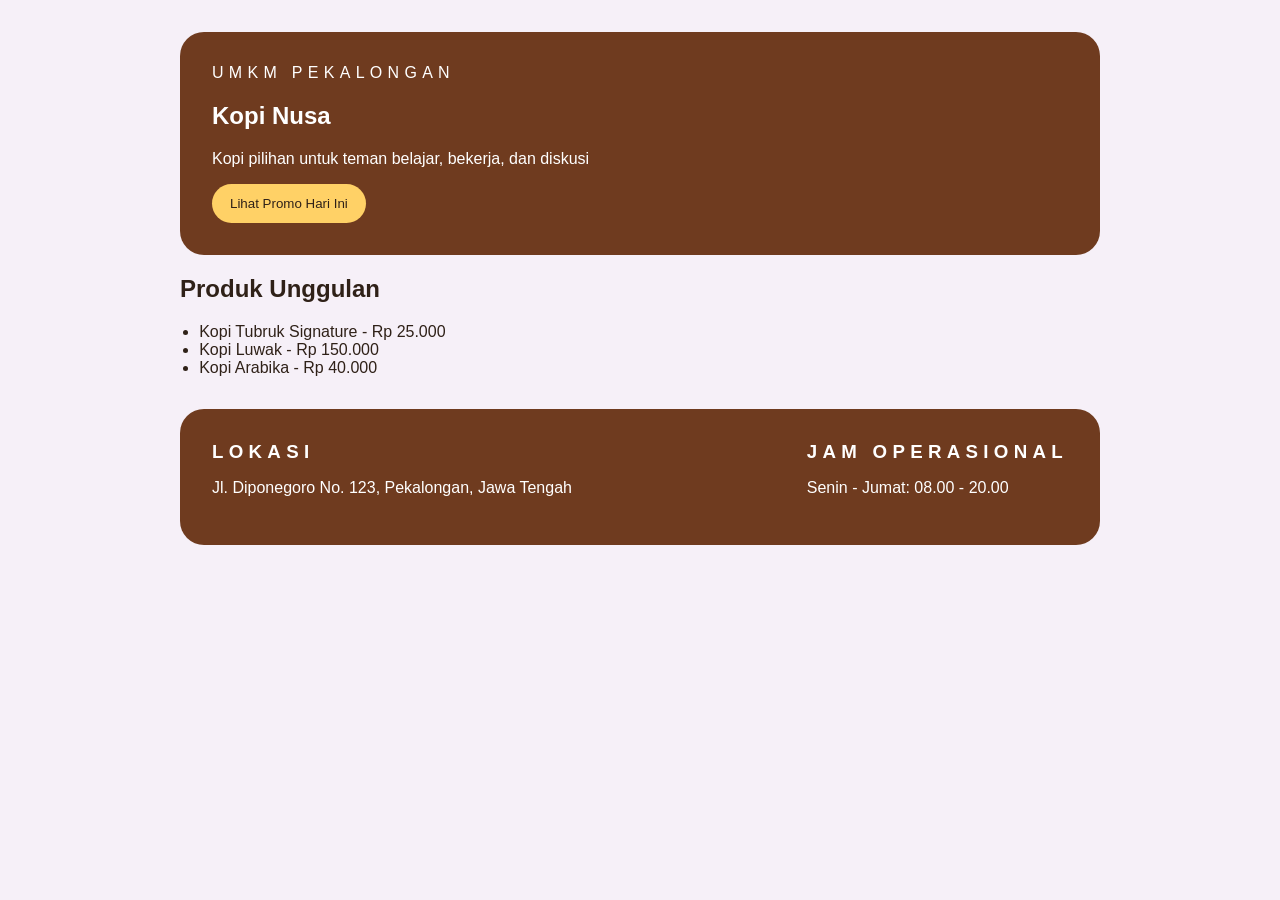
==== index.html @ 89a8d42e "Jam operasi And alamat" ====
<!DOCTYPE html>
<html lang="id">
    <head>
        <meta charset="UTF-8">
        <meta name="viewport" content="width=device-width, initial-scale=1.0">
        <title>Kopi Nusa - Website UMKM</title>
        <link rel="stylesheet" href="css/style.css" />
    </head>
    <body>
    <main class="page">
        <section class="hero">
            <p class="eyebrow">UMKM Pekalongan</p>
            <h1>Kopi Nusa</h1>
            <p>Kopi pilihan untuk teman belajar, bekerja, dan diskusi</p>
            <button id="promoButton" type="button">Lihat Promo Hari Ini</button>        
        </section>

        <section aria-labelledby="produk-title">
            <h2 id="produk-title">Produk Unggulan</h2>
            <ul class="products">
                <li>Kopi Tubruk Signature - Rp 25.000</li>
                <li>Kopi Luwak - Rp 150.000</li>
                <li>Kopi Arabika - Rp 40.000</li>
            </ul>
        </section>
        <section class="footer"> 
            <div class="alamat">
                <h3>Lokasi</h3>
                <p>Jl. Diponegoro No. 123, Pekalongan, Jawa Tengah</p>
            </div>
            <div class="jam-operasional">
                <h3>Jam Operasional</h3>
                <p>Senin - Jumat: 08.00 - 20.00</p>
            </div>
        </section>
    </main>
    <script src="js/script.js"></script>
</body>
</html>
---- css/style.css ----
body {
    margin: 0;
    color: #2f2118;
    background: #f6f0f8;
    font-family: arial, sans-serif;

}

.page{
    max-width: 920px;
    margin: 0 auto;
    padding: 32px 20px;
}

.hero{
    padding: 32px;
    color: white;
    background: #6f3b1f;
    border-radius: 24px;
}

.eyebrow{
    margin: 0 0 8px;
    letter-spacing: 0.14cm;
    text-transform: uppercase;
}

.products {
    padding-left: 1.2em;
}



button {
    padding: 12px 18px;
    color: #2f2118;
    fonnt-weight: 700;
    cursor: pointer;
    background: #ffd166;
    border: 0;
    border-radius: 999px;
}

.footer {
    display: flex;
    justify-content: space-between;
    padding: 32px;
    margin-top: 32px;
    background: #6f3b1f;
    color: white;
    border-radius: 24px;
}

.jam-operasional h3, .alamat h3 {
    margin: 0 0 8px;
    letter-spacing: 0.14cm;
    text-transform: uppercase;
}
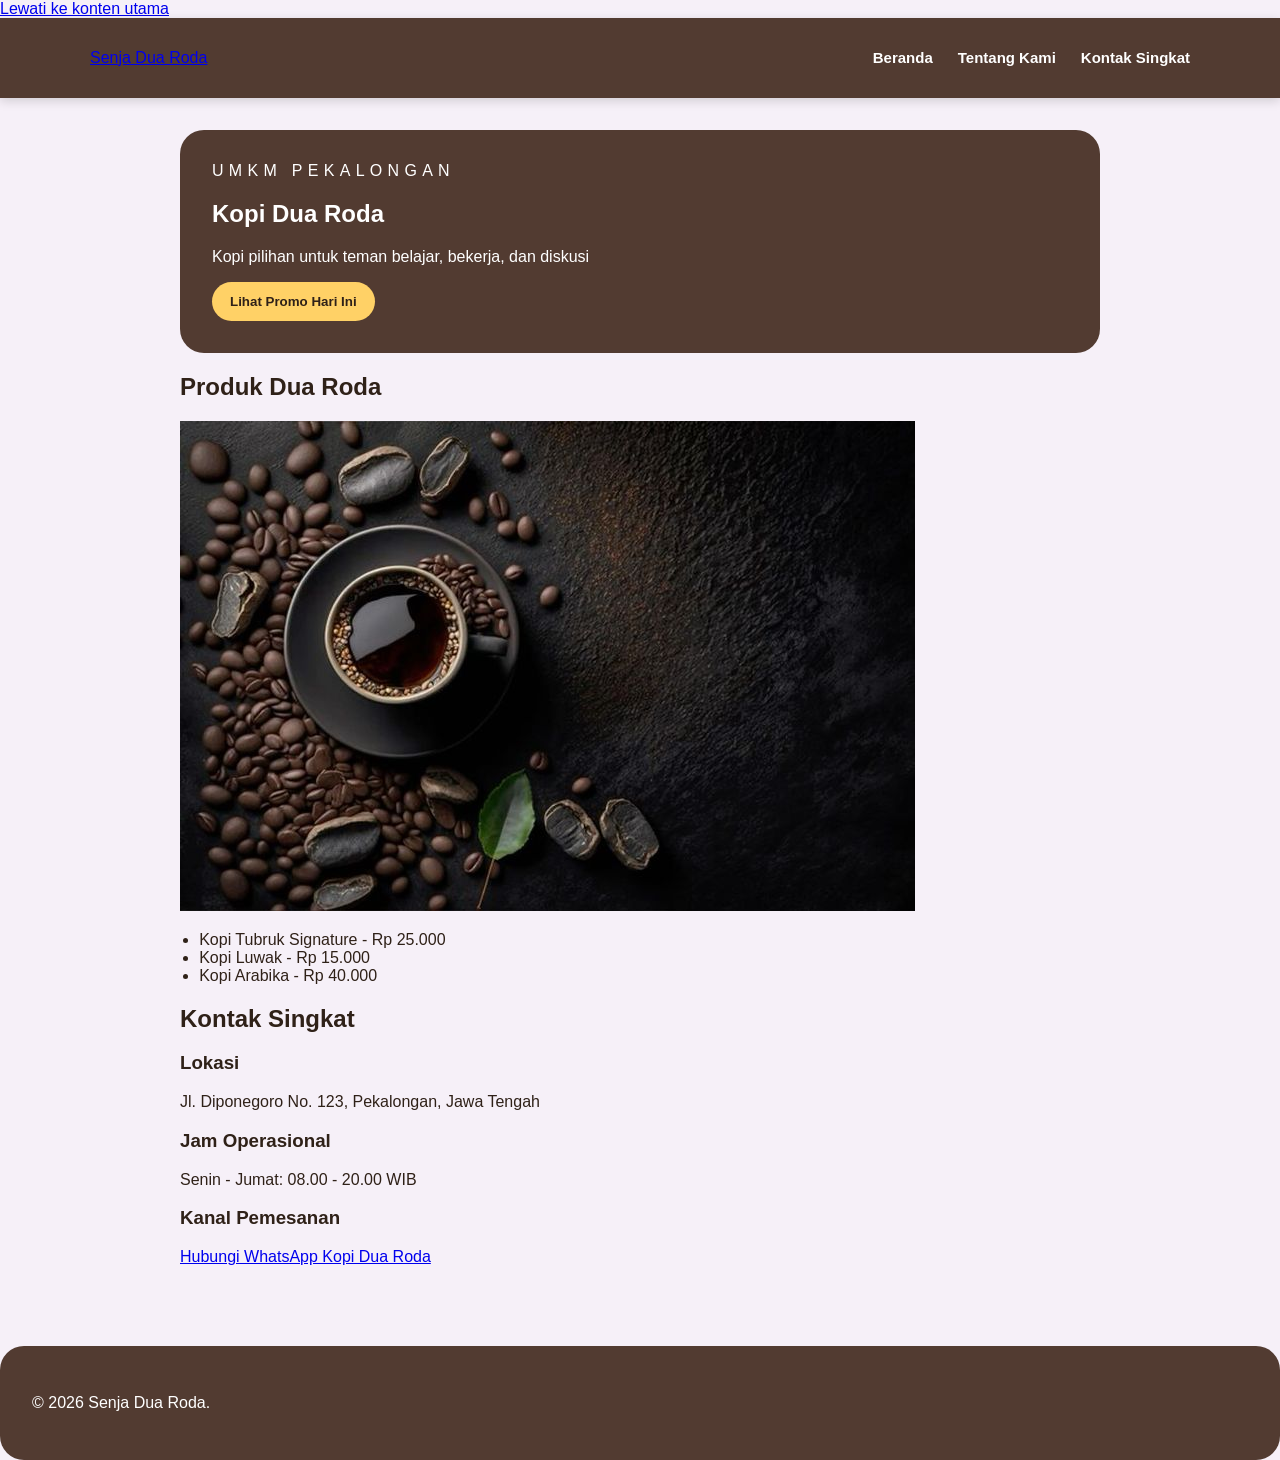
==== commit 755b4933: "feat: tambah semantic html dan navigasi dua halaman" ====
--- a/index.html
+++ b/index.html
@@ -3,37 +3,65 @@
     <head>
         <meta charset="UTF-8">
         <meta name="viewport" content="width=device-width, initial-scale=1.0">
-        <title>Kopi Nusa - Website UMKM</title>
+        <title>Kopi Dua Roda - Website UMKM</title>
         <link rel="stylesheet" href="css/style.css" />
     </head>
     <body>
-    <main class="page">
-        <section class="hero">
+      
+        <a class="skip-link" href="#konten">Lewati ke konten utama</a>
+
+      <header class="site-header"> 
+        <nav class="nav" aria-label="Navigasi utama"> 
+            <a class="brand" href="index.html">Senja Dua Roda</a> 
+            <ul> 
+                <li><a aria-current="page" href="index.html">Beranda</a></li> 
+                <li><a href="tentang.html">Tentang Kami</a></li> 
+                <li><a href="#kontak">Kontak Singkat</a></li> 
+            </ul> 
+        </nav> 
+    </header>
+  
+    <main id="konten" class="page">
+        <section class="hero" aria-labelledby="hero-title">
             <p class="eyebrow">UMKM Pekalongan</p>
-            <h1>Kopi Nusa</h1>
+            <h1 id="hero-title">Kopi Dua Roda</h1>
             <p>Kopi pilihan untuk teman belajar, bekerja, dan diskusi</p>
             <button id="promoButton" type="button">Lihat Promo Hari Ini</button>        
         </section>
 
         <section aria-labelledby="produk-title">
-            <h2 id="produk-title">Produk Unggulan</h2>
+            <h2 id="produk-title">Produk Dua Roda</h2>
+            <img class="product-images" src="image/download.jpg" alt="Secangkir kopi pilihan anak muda">
             <ul class="products">
                 <li>Kopi Tubruk Signature - Rp 25.000</li>
-                <li>Kopi Luwak - Rp 150.000</li>
+                <li>Kopi Luwak - Rp 15.000</li>
                 <li>Kopi Arabika - Rp 40.000</li>
             </ul>
         </section>
-        <section class="footer"> 
+        
+        <section id="kontak" aria-labelledby="kontak-title"> 
+            <h2 id="kontak-title">Kontak Singkat</h2>
+            
             <div class="alamat">
                 <h3>Lokasi</h3>
                 <p>Jl. Diponegoro No. 123, Pekalongan, Jawa Tengah</p>
             </div>
             <div class="jam-operasional">
                 <h3>Jam Operasional</h3>
-                <p>Senin - Jumat: 08.00 - 20.00</p>
+                <p>Senin - Jumat: 08.00 - 20.00 WIB</p>
+            </div>
+            <div class="kanal-pemesanan">
+                <h3>Kanal Pemesanan</h3>
+                <p><a href="https://wa.me/6285293724794">Hubungi WhatsApp Kopi Dua Roda</a></p>
             </div>
         </section>
     </main>
+
+    <footer class="site-footer">
+        <p>&copy; 2026 Senja Dua Roda.</p>
+    </footer>
+    
     <script src="js/script.js"></script>
 </body>
-</html>+</html>
+
--- a/css/style.css
+++ b/css/style.css
@@ -5,6 +5,45 @@
     font-family: arial, sans-serif;
 
 }
+
+header { 
+    background-color: #523b31; 
+    color: white; 
+    position: sticky; 
+    top: 0; z-index: 1000; 
+    box-shadow: 0 3px 10px rgba(0, 0, 0, 0.15); 
+} 
+
+nav { 
+    max-width: 1100px; 
+    margin: auto; padding: 15px 25px; 
+    display: flex; 
+    justify-content: space-between; 
+    align-items: center; 
+} 
+
+nav h1 { 
+    font-size: 26px; 
+    letter-spacing: 1px; 
+} 
+
+nav ul { 
+    list-style: none; 
+    display: flex; 
+    gap: 25px; 
+} 
+
+nav ul li a { 
+    color: white; 
+    text-decoration: none; 
+    font-size: 15px; 
+    font-weight: bold; 
+    transition: color 0.3s ease; 
+} 
+
+nav ul li a:hover { 
+    color: #d9a066; 
+} 
 
 .page{
     max-width: 920px;
@@ -15,7 +54,7 @@
 .hero{
     padding: 32px;
     color: white;
-    background: #6f3b1f;
+    background: #523b31;
     border-radius: 24px;
 }
 
@@ -34,25 +73,20 @@
 button {
     padding: 12px 18px;
     color: #2f2118;
-    fonnt-weight: 700;
+    font-weight: 700;
     cursor: pointer;
     background: #ffd166;
     border: 0;
     border-radius: 999px;
 }
 
-.footer {
+footer {
     display: flex;
     justify-content: space-between;
     padding: 32px;
     margin-top: 32px;
-    background: #6f3b1f;
+    background: #523b31;
     color: white;
     border-radius: 24px;
 }
 
-.jam-operasional h3, .alamat h3 {
-    margin: 0 0 8px;
-    letter-spacing: 0.14cm;
-    text-transform: uppercase;
-}
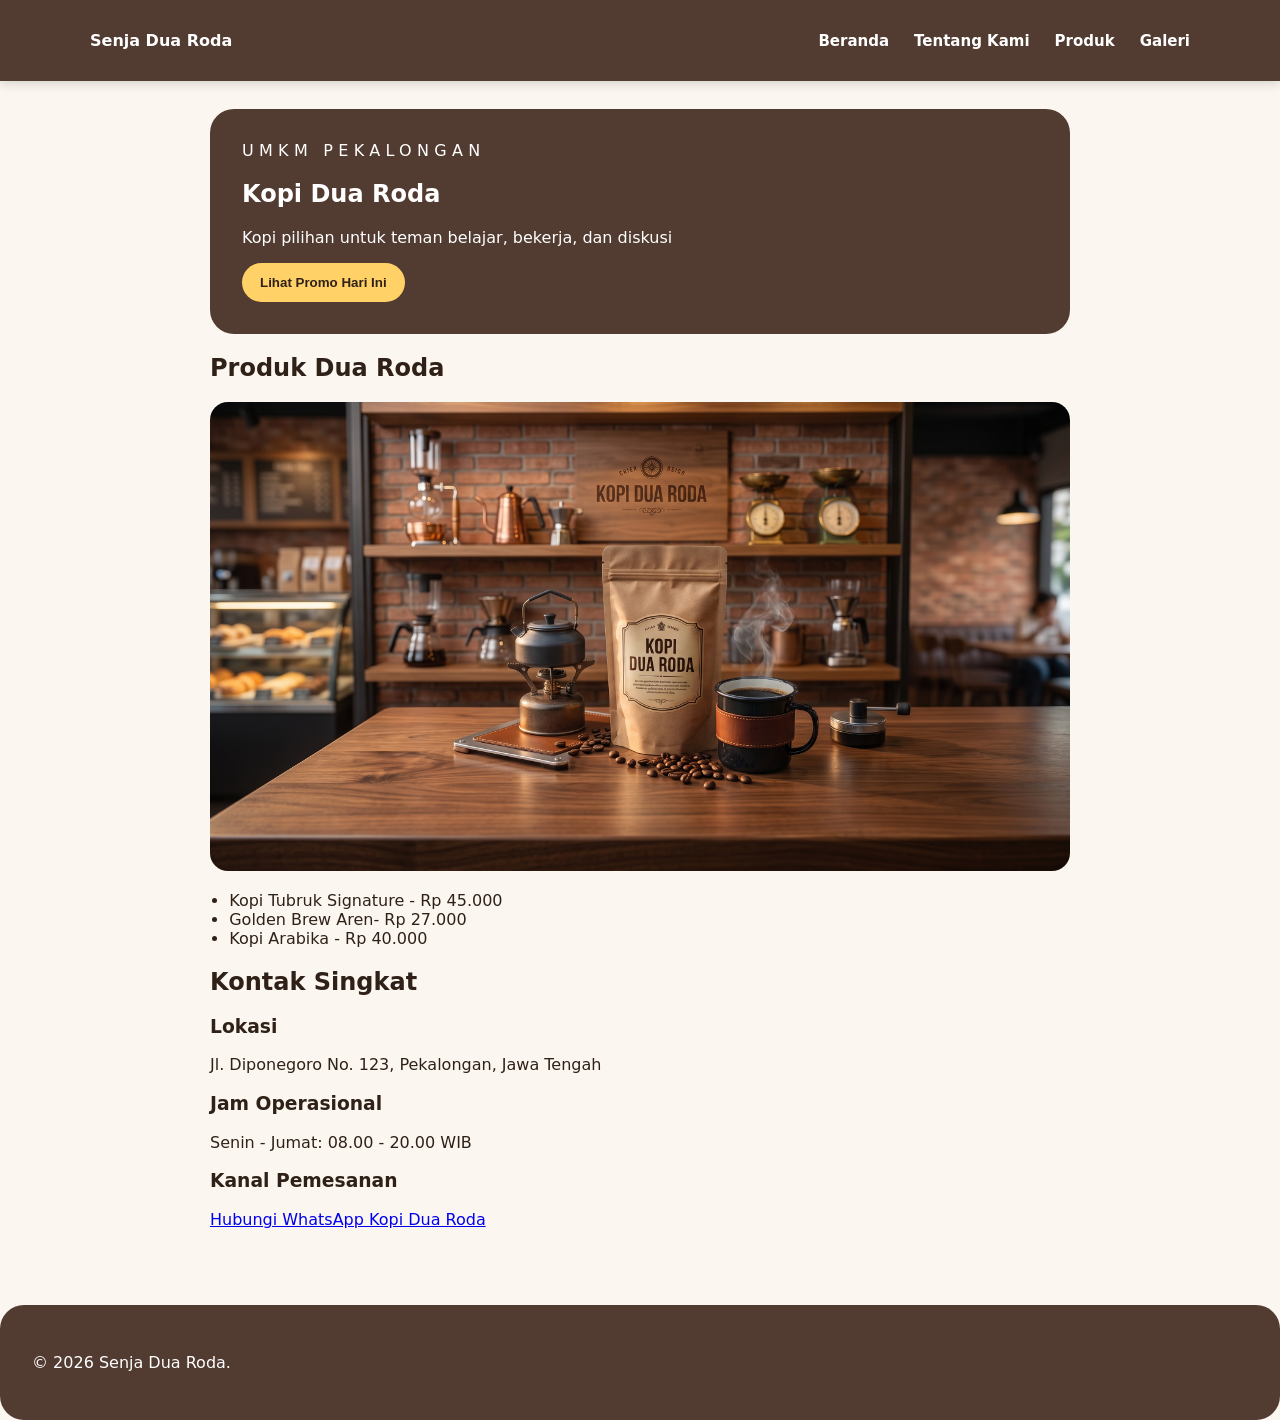
==== commit a6b700d2: "Menambahkan produk baru dan media tabel seta galeri produk" ====
--- a/index.html
+++ b/index.html
@@ -8,7 +8,7 @@
     </head>
     <body>
       
-        <a class="skip-link" href="#konten">Lewati ke konten utama</a>
+        <!-- <a class="skip-link" href="#konten">Lewati ke konten utama</a> -->
 
       <header class="site-header"> 
         <nav class="nav" aria-label="Navigasi utama"> 
@@ -16,8 +16,9 @@
             <ul> 
                 <li><a aria-current="page" href="index.html">Beranda</a></li> 
                 <li><a href="tentang.html">Tentang Kami</a></li> 
-                <li><a href="#kontak">Kontak Singkat</a></li> 
-            </ul> 
+                <li><a href="produk.html">Produk</a></li> 
+                <li><a href="galeri.html">Galeri</a></li> 
+            </ul>
         </nav> 
     </header>
   
@@ -31,10 +32,10 @@
 
         <section aria-labelledby="produk-title">
             <h2 id="produk-title">Produk Dua Roda</h2>
-            <img class="product-images" src="image/download.jpg" alt="Secangkir kopi pilihan anak muda">
+            <img class="product-images" src="images/kdr.jpg" alt="Secangkir kopi pilihan anak muda">
             <ul class="products">
-                <li>Kopi Tubruk Signature - Rp 25.000</li>
-                <li>Kopi Luwak - Rp 15.000</li>
+                <li>Kopi Tubruk Signature - Rp 45.000</li>
+                <li>Golden Brew Aren- Rp 27.000</li>
                 <li>Kopi Arabika - Rp 40.000</li>
             </ul>
         </section>
--- a/css/style.css
+++ b/css/style.css
@@ -13,6 +13,12 @@
     top: 0; z-index: 1000; 
     box-shadow: 0 3px 10px rgba(0, 0, 0, 0.15); 
 } 
+
+.brand {
+  color: white;
+  text-decoration: none;
+  font-weight: bold;
+}
 
 nav { 
     max-width: 1100px; 
@@ -64,6 +70,12 @@
     text-transform: uppercase;
 }
 
+img {
+  max-width: 100%;
+  height: auto;
+}
+
+
 .products {
     padding-left: 1.2em;
 }
@@ -90,3 +102,68 @@
     border-radius: 24px;
 }
 
+/* tentang kami */
+
+
+/* produk */
+
+body {
+  margin: 0;
+  background: #fbf7f0;
+  color: #2f2118;
+  font-family: system-ui, -apple-system, BlinkMacSystemFont, "Segoe UI", sans-serif;
+}
+
+.page {
+  max-width: 860px;
+  margin: 0 auto;
+  padding: 28px 20px;
+}
+
+img {
+  max-width: 100%;
+  height: auto;
+  border-radius: 18px;
+}
+
+figure {
+  margin: 0 0 24px;
+}
+
+figcaption {
+  margin-top: 8px;
+  color: #6b5b51;
+}
+
+table {
+  width: 100%;
+  border-collapse: collapse;
+  background: white;
+}
+
+caption {
+  text-align: left;
+  font-weight: 700;
+  margin-bottom: 8px;
+}
+
+th,
+td {
+  border: 1px solid #ead8c3;
+  padding: 10px;
+  text-align: left;
+}
+
+thead {
+  background: #f1e3d3;
+}
+
+/* galei */
+img { max-width: 100%; height: auto; }
+figure { margin: 0 0 24px; }
+figcaption { margin-top: 8px; color: #6b5b52; }
+table { width: 100%; border-collapse: collapse; }
+caption { margin-bottom: 8px; font-weight: 700; text-align: left; }
+th,
+td { padding: 10px; text-align: left; border: 1px solid #dccbbc; }
+
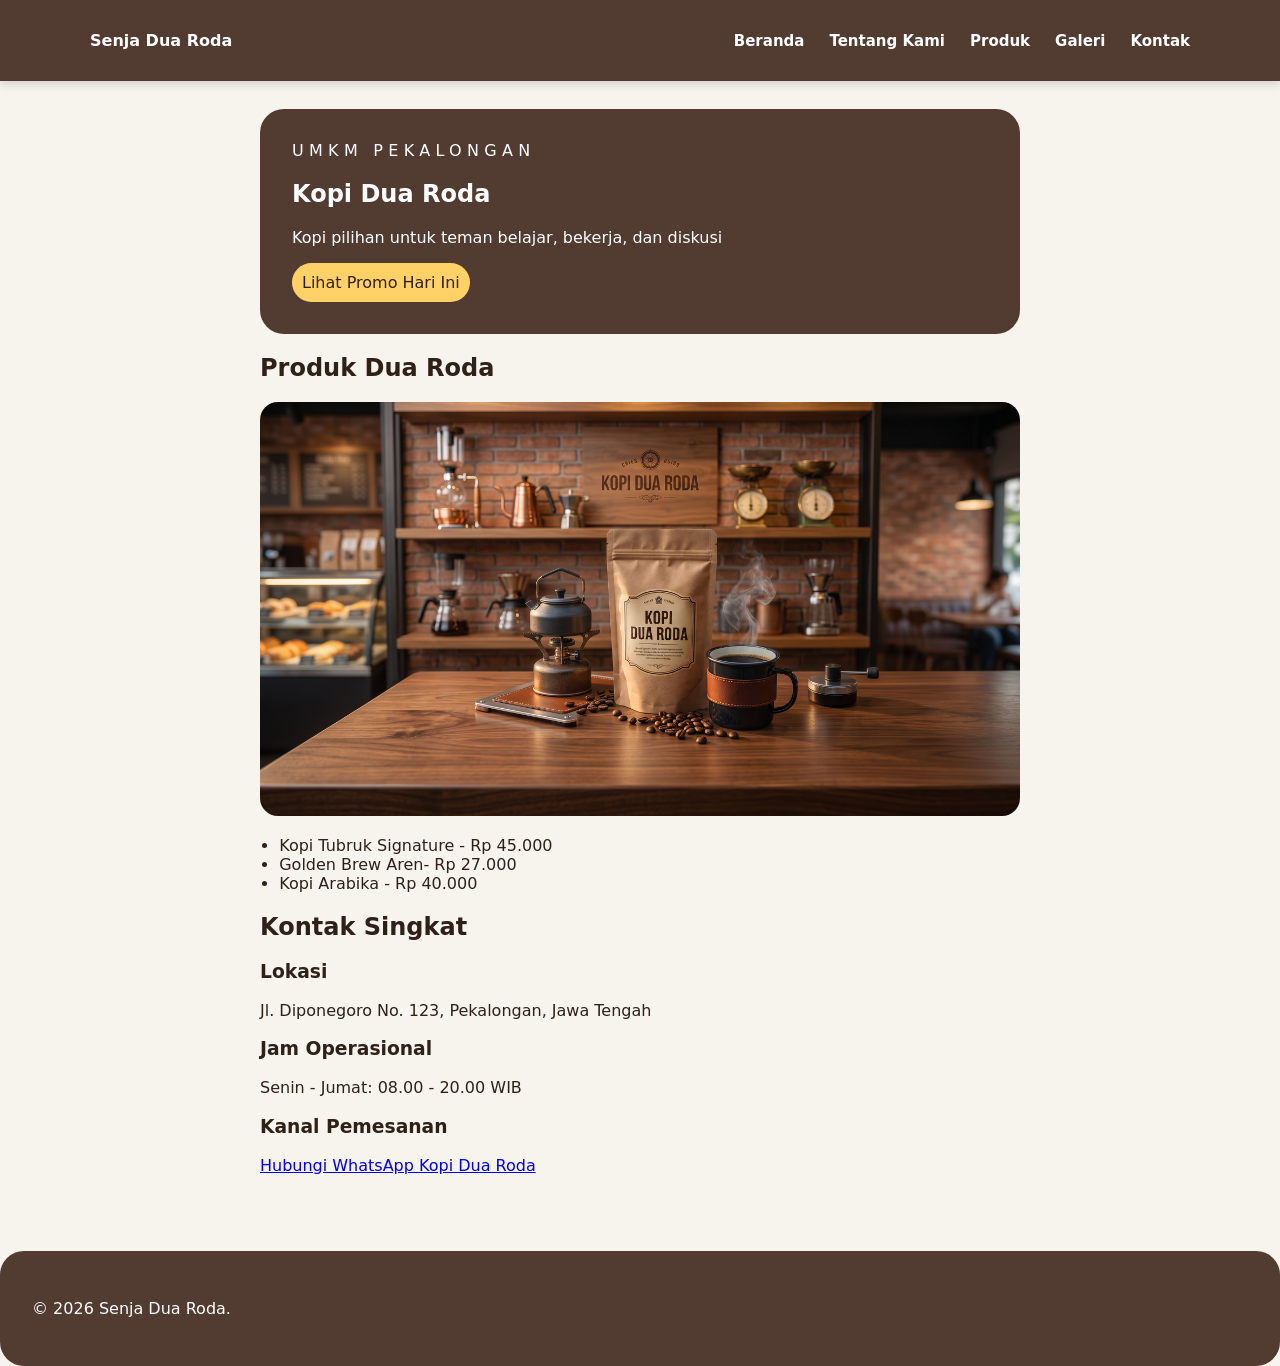
==== commit f59b9673: "menambahkan form html dan accessibility" ====
--- a/index.html
+++ b/index.html
@@ -18,6 +18,7 @@
                 <li><a href="tentang.html">Tentang Kami</a></li> 
                 <li><a href="produk.html">Produk</a></li> 
                 <li><a href="galeri.html">Galeri</a></li> 
+                <li><a href="kontak.html">Kontak</a></li>
             </ul>
         </nav> 
     </header>
--- a/css/style.css
+++ b/css/style.css
@@ -167,3 +167,55 @@
 th,
 td { padding: 10px; text-align: left; border: 1px solid #dccbbc; }
 
+/* kontak */
+body {
+  margin: 0;
+  background: #f7f3ed;
+  color: #2f2118;
+  font-family: system-ui, -apple-system, BlinkMacSystemFont, "Segoe UI", sans-serif;
+}
+
+.page {
+  max-width: 760px;
+  margin: 0 auto;
+  padding: 28px 20px;
+}
+
+form,
+pre {
+  background: white;
+  border: 1px solid #ead8c3;
+  border-radius: 16px;
+  padding: 18px;
+}
+
+.field {
+  display: grid;
+  gap: 6px;
+  margin-bottom: 14px;
+}
+
+label,
+legend {
+  font-weight: 700;
+}
+
+input,
+select,
+textarea,
+button {
+  font: inherit;
+  padding: 10px;
+}
+
+fieldset {
+  display: grid;
+  gap: 8px;
+  margin: 0 0 14px;
+  border: 1px solid #ead8c3;
+  border-radius: 12px;
+}
+
+button {
+  cursor: pointer;
+}
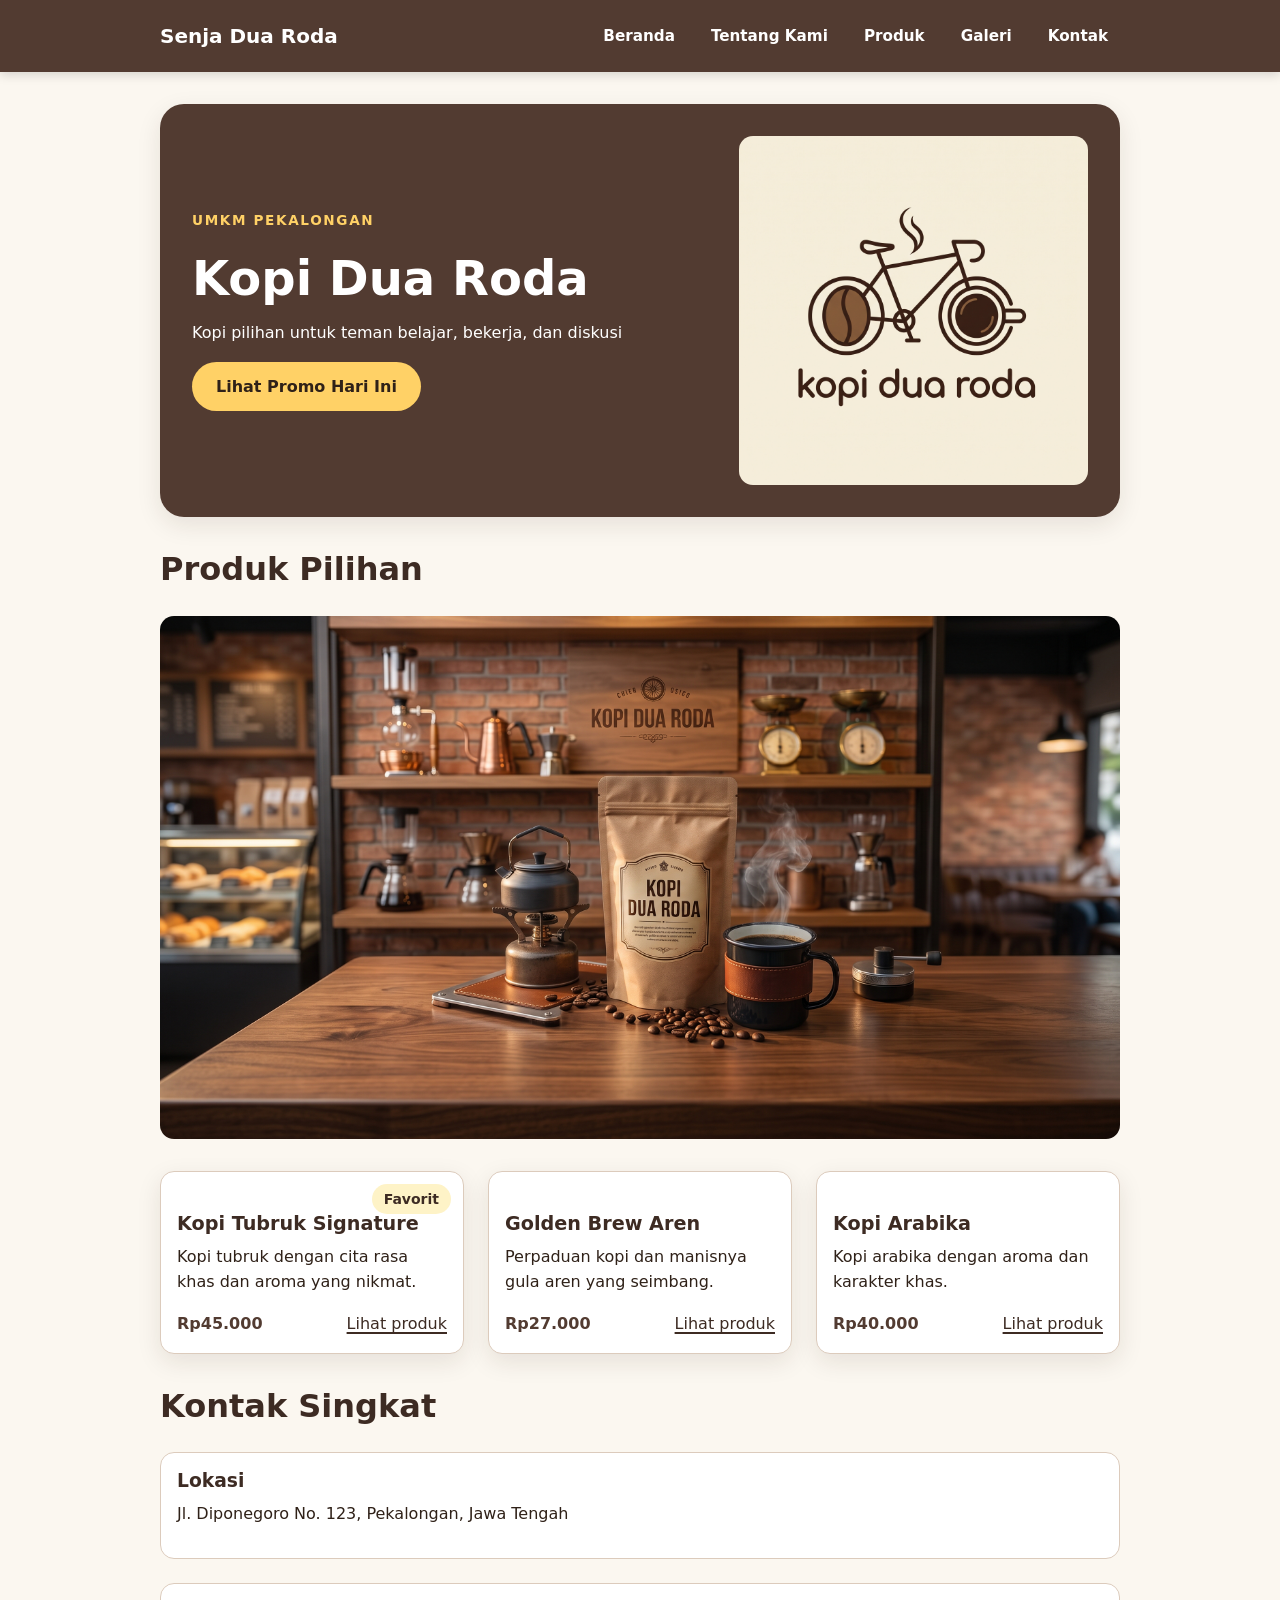
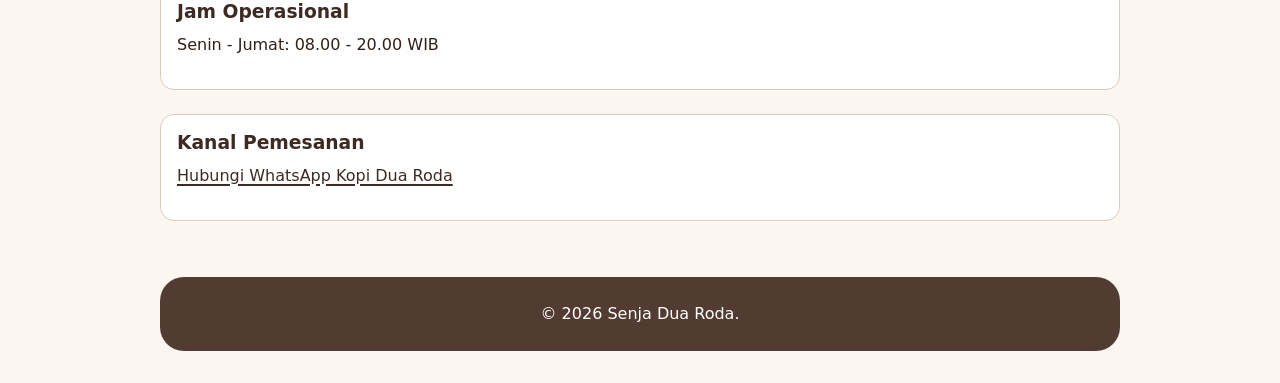
==== commit da4f8e43: "Layout dengan Grid dan Flexbox" ====
--- a/index.html
+++ b/index.html
@@ -25,20 +25,54 @@
   
     <main id="konten" class="page">
         <section class="hero" aria-labelledby="hero-title">
+        <div class="hero-content">
             <p class="eyebrow">UMKM Pekalongan</p>
             <h1 id="hero-title">Kopi Dua Roda</h1>
             <p>Kopi pilihan untuk teman belajar, bekerja, dan diskusi</p>
-            <button id="promoButton" type="button">Lihat Promo Hari Ini</button>        
+            <button id="promoButton" type="button">
+             Lihat Promo Hari Ini
+            </button>
+        </div>
+
+        <img
+            class="hero-image"
+            src="images/logo sementara.jpg"
+            alt="Secangkir kopi pilihan Kopi Dua Roda"
+    >
         </section>
 
         <section aria-labelledby="produk-title">
-            <h2 id="produk-title">Produk Dua Roda</h2>
+            <h2 id="produk-title">Produk Pilihan</h2>
             <img class="product-images" src="images/kdr.jpg" alt="Secangkir kopi pilihan anak muda">
-            <ul class="products">
-                <li>Kopi Tubruk Signature - Rp 45.000</li>
-                <li>Golden Brew Aren- Rp 27.000</li>
-                <li>Kopi Arabika - Rp 40.000</li>
-            </ul>
+            <div class="product-grid">
+                <article class="product-card">
+                    <span class="product-badge">Favorit</span>
+                    <h3>Kopi Tubruk Signature</h3>
+                    <p>Kopi tubruk dengan cita rasa khas dan aroma yang nikmat.</p>
+                    <div class="card-actions">
+                        <p class="harga">Rp45.000</p>
+                        <a href="produk.html">Lihat produk</a>
+                    </div>
+                </article>
+
+                <article class="product-card">
+                    <h3>Golden Brew Aren</h3>
+                    <p>Perpaduan kopi dan manisnya gula aren yang seimbang.</p>
+                    <div class="card-actions">
+                        <p class="harga">Rp27.000</p>
+                        <a href="produk.html">Lihat produk</a>
+                    </div>
+                </article>
+
+                <article class="product-card">
+                    <h3>Kopi Arabika</h3>
+                    <p>Kopi arabika dengan aroma dan karakter khas.</p>
+                    <div class="card-actions">
+                        <p class="harga">Rp40.000</p>
+                        <a href="produk.html">Lihat produk</a>
+                    </div>
+                </article>
+            </div>
         </section>
         
         <section id="kontak" aria-labelledby="kontak-title"> 
@@ -65,5 +99,4 @@
     
     <script src="js/script.js"></script>
 </body>
-</html>
-
+</html>
--- a/css/style.css
+++ b/css/style.css
@@ -1,221 +1,505 @@
+:root {
+    --color-primary: #523b31;
+    --color-primary-strong: #3d2b23;
+    --color-accent: #ffd166;
+    --color-accent-hover: #f4b942;
+
+    --color-text: #2f2118;
+    --color-muted: #6b5b52;
+
+    --color-surface: #ffffff;
+    --color-surface-soft: #fbf7f0;
+
+    --color-border: #dccbbc;
+    --color-focus: #1d4ed8;
+
+    /* Spacing */
+    --space-1: 0.5rem;
+    --space-2: 0.75rem;
+    --space-3: 1rem;
+    --space-4: 1.5rem;
+    --space-5: 2rem;
+
+    /* Radius */
+    --radius-sm: 0.5rem;
+    --radius-md: 0.875rem;
+    --radius-lg: 1.5rem;
+    --radius-pill: 999px;
+
+    --shadow-card: 0 0.5rem 1.5rem rgb(47 33 24 / 0.1);
+}
+
+*,
+*::before,
+*::after {
+    box-sizing: border-box;
+}
+
+
+/*DASAR HALAMAN*/
+
+html {
+    color-scheme: light;
+    scroll-behavior: smooth;
+}
+
 body {
     margin: 0;
-    color: #2f2118;
-    background: #f6f0f8;
-    font-family: arial, sans-serif;
-
-}
-
-header { 
-    background-color: #523b31; 
-    color: white; 
-    position: sticky; 
-    top: 0; z-index: 1000; 
-    box-shadow: 0 3px 10px rgba(0, 0, 0, 0.15); 
-} 
+    color: var(--color-text);
+    background: var(--color-surface-soft);
+    font-family: system-ui, -apple-system, BlinkMacSystemFont, "Segoe UI", sans-serif;
+    font-size: 1rem;
+    line-height: 1.6;
+}
+
+
+h1,
+h2,
+h3 {
+    color: var(--color-primary-strong);
+    line-height: 1.25;
+}
+
+h1 {
+    margin-top: 0;
+    font-size: clamp(2rem, 5vw, 3rem);
+}
+
+h2 {
+    margin-top: var(--space-5);
+    font-size: clamp(1.5rem, 4vw, 2rem);
+}
+
+h3 {
+    margin-bottom: var(--space-1);
+}
+
+p {
+    margin-top: 0;
+}
+
+/*LINK*/
+
+a {
+    color: var(--color-primary-strong);
+    text-decoration-thickness: 0.1em;
+    text-underline-offset: 0.2em;
+}
+
+a:hover {
+    color: var(--color-muted);
+}
+
+
+/*FOCUS INDICATOR*/
+
+:where(a, button, input, select, textarea):focus-visible {
+    outline: 3px solid var(--color-focus);
+    outline-offset: 3px;
+}
+
+
+/*HEADER DAN NAVIGASI*/
+
+.site-header {
+    background: var(--color-primary);
+    color: var(--color-surface);
+    box-shadow: 0 3px 10px rgb(0 0 0 / 0.15);
+}
+
+.nav {
+    display: flex;
+    gap: var(--space-3);
+    align-items: center;
+    justify-content: space-between;
+    width: min(100% - 2rem, 60rem);
+    margin-inline: auto;
+    padding-block: var(--space-3);
+}
 
 .brand {
-  color: white;
-  text-decoration: none;
-  font-weight: bold;
-}
-
-nav { 
-    max-width: 1100px; 
-    margin: auto; padding: 15px 25px; 
-    display: flex; 
-    justify-content: space-between; 
-    align-items: center; 
-} 
-
-nav h1 { 
-    font-size: 26px; 
-    letter-spacing: 1px; 
-} 
-
-nav ul { 
-    list-style: none; 
-    display: flex; 
-    gap: 25px; 
-} 
-
-nav ul li a { 
-    color: white; 
-    text-decoration: none; 
-    font-size: 15px; 
-    font-weight: bold; 
-    transition: color 0.3s ease; 
-} 
-
-nav ul li a:hover { 
-    color: #d9a066; 
-} 
-
-.page{
-    max-width: 920px;
-    margin: 0 auto;
-    padding: 32px 20px;
-}
-
-.hero{
-    padding: 32px;
-    color: white;
-    background: #523b31;
-    border-radius: 24px;
-}
-
-.eyebrow{
-    margin: 0 0 8px;
-    letter-spacing: 0.14cm;
+    display: inline-block;
+    margin-bottom: 0;
+    color: var(--color-surface);
+    font-size: 1.25rem;
+    font-weight: 700;
+    text-decoration: none;
+}
+
+.nav ul {
+    display: flex;
+    gap: var(--space-2);
+    flex-wrap: wrap;
+    margin: 0;
+    padding: 0;
+    list-style: none;
+}
+
+.nav li {
+    margin: 0;
+}
+
+.nav li a {
+    display: inline-block;
+    padding: var(--space-1) var(--space-2);
+    color: var(--color-surface);
+    font-size: 0.95rem;
+    font-weight: 600;
+    text-decoration: none;
+    border-radius: var(--radius-sm);
+}
+
+.nav li a:hover {
+    color: var(--color-accent);
+    background: var(--color-primary-strong);
+}
+
+
+/*HALAMAN UTAMA*/
+
+.page {
+    width: min(100% - 2rem, 60rem);
+    margin-inline: auto;
+    padding-block: var(--space-5);
+}
+
+
+/*HERO*/
+
+.hero {
+    display: grid;
+    grid-template-columns: 1.2fr 0.8fr;
+    gap: var(--space-4);
+    align-items: center;
+    margin-bottom: var(--space-5);
+    padding: var(--space-5);
+    color: var(--color-surface);
+    background: var(--color-primary);
+    border-radius: var(--radius-lg);
+    box-shadow: var(--shadow-card);
+}
+
+.hero-image {
+    width: 100%;
+    border-radius: var(--radius-md);
+}
+
+.hero h1 {
+    margin-bottom: var(--space-2);
+    color: var(--color-surface);
+}
+
+.hero p {
+    margin-bottom: var(--space-3);
+}
+
+.eyebrow {
+    margin: 0 0 var(--space-2);
+    color: var(--color-accent);
+    font-size: 0.85rem;
+    font-weight: 700;
+    letter-spacing: 0.12em;
     text-transform: uppercase;
 }
 
+
+/*TOMBOL*/
+
+button {
+    padding: var(--space-2) var(--space-4);
+    color: var(--color-text);
+    background: var(--color-accent);
+    border: 0;
+    border-radius: var(--radius-pill);
+    font: inherit;
+    font-weight: 700;
+    cursor: pointer;
+}
+
+button:hover {
+    background: var(--color-accent-hover);
+}
+
+
+/*GAMBAR*/
+
 img {
-  max-width: 100%;
-  height: auto;
-}
-
+    max-width: 100%;
+    height: auto;
+    border-radius: var(--radius-md);
+}
+
+figure {
+    margin: 0 0 var(--space-4);
+}
+
+figcaption {
+    margin-top: var(--space-2);
+    color: var(--color-muted);
+}
+
+
+/*PRODUK*/
 
 .products {
     padding-left: 1.2em;
 }
 
-
-
-button {
-    padding: 12px 18px;
-    color: #2f2118;
-    font-weight: 700;
-    cursor: pointer;
-    background: #ffd166;
-    border: 0;
-    border-radius: 999px;
-}
-
-footer {
-    display: flex;
-    justify-content: space-between;
-    padding: 32px;
-    margin-top: 32px;
-    background: #523b31;
-    color: white;
-    border-radius: 24px;
-}
-
-/* tentang kami */
-
-
-/* produk */
-
-body {
-  margin: 0;
-  background: #fbf7f0;
-  color: #2f2118;
-  font-family: system-ui, -apple-system, BlinkMacSystemFont, "Segoe UI", sans-serif;
-}
-
-.page {
-  max-width: 860px;
-  margin: 0 auto;
-  padding: 28px 20px;
-}
-
-img {
-  max-width: 100%;
-  height: auto;
-  border-radius: 18px;
-}
-
-figure {
-  margin: 0 0 24px;
-}
-
-figcaption {
-  margin-top: 8px;
-  color: #6b5b51;
-}
+.products li {
+    margin-bottom: var(--space-1);
+}
+
+
+/*GALERI*/
+
+.media-card {
+    margin-bottom: var(--space-4);
+    padding: var(--space-3);
+    background: var(--color-surface);
+    border: 1px solid var(--color-border);
+    border-radius: var(--radius-md);
+    box-shadow: var(--shadow-card);
+}
+
+.media-card img {
+    display: block;
+    margin-bottom: var(--space-2);
+}
+
+.media-card figcaption {
+    margin-top: 0;
+}
+
+
+/*AUDIO*/
+
+audio {
+    max-width: 100%;
+    margin-bottom: var(--space-4);
+}
+
+
+/*TABEL*/
 
 table {
-  width: 100%;
-  border-collapse: collapse;
-  background: white;
+    width: 100%;
+    margin-top: var(--space-3);
+    border-collapse: collapse;
+    background: var(--color-surface);
 }
 
 caption {
-  text-align: left;
-  font-weight: 700;
-  margin-bottom: 8px;
+    margin-bottom: var(--space-2);
+    text-align: left;
+    font-weight: 700;
 }
 
 th,
 td {
-  border: 1px solid #ead8c3;
-  padding: 10px;
-  text-align: left;
+    padding: var(--space-2);
+    text-align: left;
+    border: 1px solid var(--color-border);
+}
+
+th {
+    font-weight: 700;
 }
 
 thead {
-  background: #f1e3d3;
-}
-
-/* galei */
-img { max-width: 100%; height: auto; }
-figure { margin: 0 0 24px; }
-figcaption { margin-top: 8px; color: #6b5b52; }
-table { width: 100%; border-collapse: collapse; }
-caption { margin-bottom: 8px; font-weight: 700; text-align: left; }
-th,
-td { padding: 10px; text-align: left; border: 1px solid #dccbbc; }
-
-/* kontak */
-body {
-  margin: 0;
-  background: #f7f3ed;
-  color: #2f2118;
-  font-family: system-ui, -apple-system, BlinkMacSystemFont, "Segoe UI", sans-serif;
-}
-
-.page {
-  max-width: 760px;
-  margin: 0 auto;
-  padding: 28px 20px;
-}
+    background: #f1e3d3;
+}
+
+
+/*FORM KONTAK*/
 
 form,
 pre {
-  background: white;
-  border: 1px solid #ead8c3;
-  border-radius: 16px;
-  padding: 18px;
+    padding: var(--space-4);
+    background: var(--color-surface);
+    border: 1px solid var(--color-border);
+    border-radius: var(--radius-md);
+    box-shadow: var(--shadow-card);
 }
 
 .field {
-  display: grid;
-  gap: 6px;
-  margin-bottom: 14px;
+    margin-bottom: var(--space-3);
 }
 
 label,
 legend {
-  font-weight: 700;
+    font-weight: 700;
 }
 
 input,
 select,
-textarea,
-button {
-  font: inherit;
-  padding: 10px;
+textarea {
+    width: 100%;
+    padding: var(--space-2);
+    color: var(--color-text);
+    background: var(--color-surface);
+    border: 1px solid var(--color-border);
+    border-radius: var(--radius-sm);
+    font: inherit;
+}
+
+textarea {
+    resize: vertical;
 }
 
 fieldset {
-  display: grid;
-  gap: 8px;
-  margin: 0 0 14px;
-  border: 1px solid #ead8c3;
-  border-radius: 12px;
-}
-
-button {
-  cursor: pointer;
+    margin: 0 0 var(--space-3);
+    padding: var(--space-3);
+    border: 1px solid var(--color-border);
+    border-radius: var(--radius-sm);
+}
+
+fieldset label {
+    display: block;
+    margin-bottom: var(--space-1);
+    font-weight: 400;
+}
+
+fieldset input[type="radio"] {
+    width: auto;
+    margin-right: var(--space-1);
+}
+
+
+/* PREVIEW FORM*/
+
+pre {
+    overflow-x: auto;
+    white-space: pre-wrap;
+    word-wrap: break-word;
+}
+
+
+/*BAGIAN KONTAK SINGKAT */
+
+.alamat,
+.jam-operasional,
+.kanal-pemesanan {
+    margin-bottom: var(--space-4);
+    padding: var(--space-3);
+    background: var(--color-surface);
+    border: 1px solid var(--color-border);
+    border-radius: var(--radius-md);
+}
+
+.alamat h3,
+.jam-operasional h3,
+.kanal-pemesanan h3 {
+    margin-top: 0;
+}
+
+
+/* E03 - Layout produk menggunakan CSS Grid */
+.product-grid,
+.gallery-grid {
+    display: grid;
+    grid-template-columns: repeat(3, minmax(0, 1fr));
+    gap: var(--space-4);
+    margin-top: var(--space-4);
+}
+
+.gallery-grid {
+    grid-template-columns: repeat(2, minmax(0, 1fr));
+}
+
+.gallery-grid .media-card {
+    margin-bottom: 0;
+}
+
+.product-card {
+    position: relative;
+    display: flex;
+    flex-direction: column;
+    padding: 1rem;
+    background-color: #ffffff;
+    border: 1px solid #dccbbc;
+    border-radius: 0.875rem;
+    box-shadow: 0 0.5rem 1.5rem rgb(47 33 24 / 10%);
+}
+
+.product-card img {
+    width: 100%;
+    height: 220px;
+    object-fit: cover;
+    border-radius: 0.5rem;
+}
+
+.product-card h2,
+.product-card h3 {
+    color: #3d2b23;
+    font-size: 1.2rem;
+}
+
+.product-card h3 {
+    margin-top: var(--space-4);
+}
+
+.product-card p {
+    line-height: 1.6;
+}
+
+.product-card .harga {
+    font-weight: bold;
+    color: #523b31;
+}
+
+/* P06 - Flexbox di dalam card produk */
+.product-badge {
+    position: absolute;
+    inset-block-start: var(--space-2);
+    inset-inline-end: var(--space-2);
+    padding: 0.25rem var(--space-2);
+    color: var(--color-primary-strong);
+    font-size: 0.875rem;
+    font-weight: 800;
+    background: #fef3c7;
+    border-radius: 999px;
+}
+
+.card-actions {
+    display: flex;
+    gap: var(--space-2);
+    align-items: center;
+    justify-content: space-between;
+    flex-wrap: wrap;
+    margin-top: auto;
+}
+
+.card-actions p {
+    margin: 0;
+}
+
+.button {
+    display: inline-block;
+    padding: var(--space-1) var(--space-3);
+    color: var(--color-text);
+    background: var(--color-accent);
+    border-radius: var(--radius-pill);
+    font-weight: 700;
+    text-decoration: none;
+}
+
+.button:hover {
+    color: var(--color-text);
+    background: var(--color-accent-hover);
+}
+
+/*FOOTER*/
+
+.site-footer {
+    width: min(100% - 2rem, 60rem);
+    margin: 0 auto var(--space-5);
+    padding: var(--space-4);
+    color: var(--color-surface);
+    background: var(--color-primary);
+    border-radius: var(--radius-lg);
+    text-align: center;
+}
+
+.site-footer p {
+    margin: 0;
 }
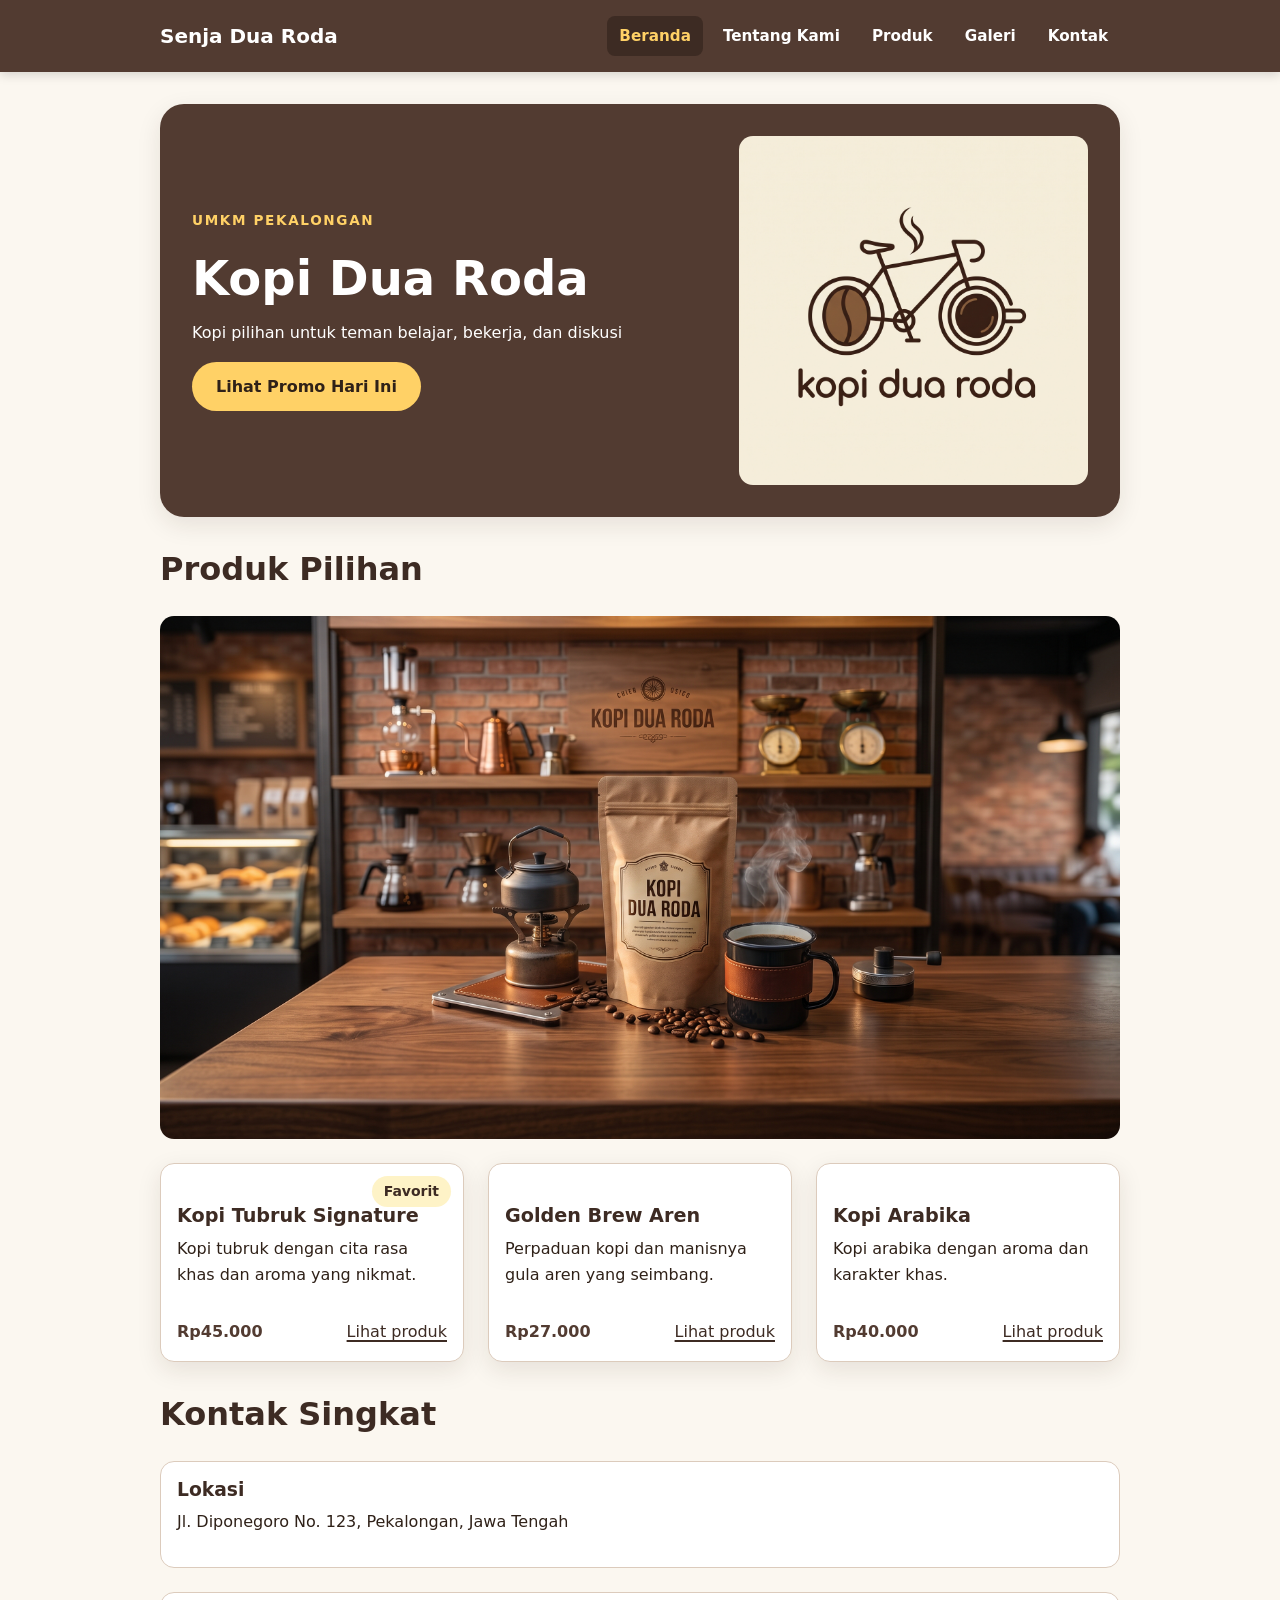
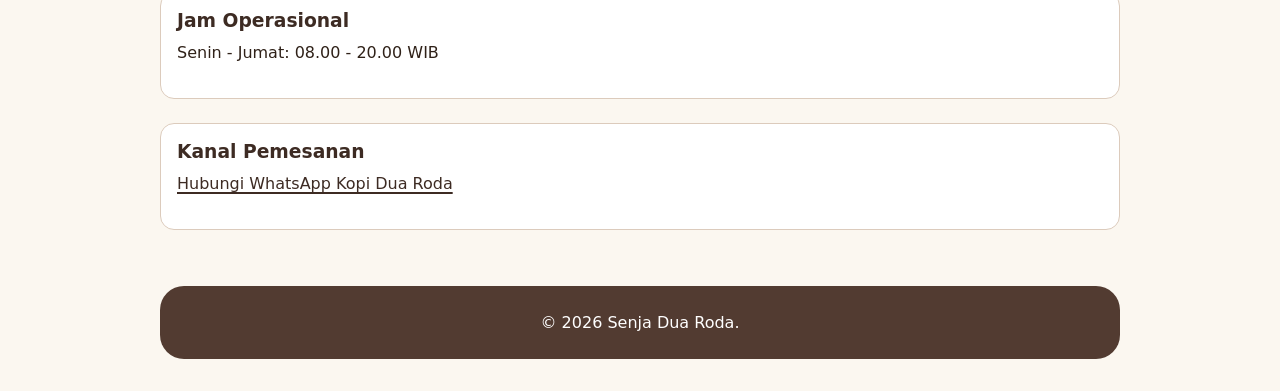
==== commit 55d891ec: "Responsive Mobile-First, tabel scroll, dan perbaikan aria-current" ====
--- a/index.html
+++ b/index.html
@@ -36,14 +36,14 @@
 
         <img
             class="hero-image"
-            src="images/logo sementara.jpg"
+            src="images/logo sementara.jpg" width="2048" height="2048"
             alt="Secangkir kopi pilihan Kopi Dua Roda"
     >
         </section>
 
         <section aria-labelledby="produk-title">
             <h2 id="produk-title">Produk Pilihan</h2>
-            <img class="product-images" src="images/kdr.jpg" alt="Secangkir kopi pilihan anak muda">
+            <img class="product-images" src="images/kdr.jpg" width="2576" height="1405" loading="lazy" alt="Secangkir kopi pilihan anak muda">
             <div class="product-grid">
                 <article class="product-card">
                     <span class="product-badge">Favorit</span>
--- a/css/style.css
+++ b/css/style.css
@@ -1,3 +1,4 @@
+
 :root {
     --color-primary: #523b31;
     --color-primary-strong: #3d2b23;
@@ -29,21 +30,21 @@
     --shadow-card: 0 0.5rem 1.5rem rgb(47 33 24 / 0.1);
 }
 
+/* DASAR HALAMAN */
+
 *,
 *::before,
 *::after {
     box-sizing: border-box;
 }
 
-
-/*DASAR HALAMAN*/
-
 html {
     color-scheme: light;
     scroll-behavior: smooth;
 }
 
 body {
+    min-width: 0;
     margin: 0;
     color: var(--color-text);
     background: var(--color-surface-soft);
@@ -52,7 +53,6 @@
     line-height: 1.6;
 }
 
-
 h1,
 h2,
 h3 {
@@ -63,6 +63,7 @@
 h1 {
     margin-top: 0;
     font-size: clamp(2rem, 5vw, 3rem);
+    overflow-wrap: anywhere;
 }
 
 h2 {
@@ -77,8 +78,6 @@
 p {
     margin-top: 0;
 }
-
-/*LINK*/
 
 a {
     color: var(--color-primary-strong);
@@ -90,16 +89,14 @@
     color: var(--color-muted);
 }
 
-
-/*FOCUS INDICATOR*/
-
-:where(a, button, input, select, textarea):focus-visible {
+/* FOCUS KEYBOARD */
+
+:where(a, button, input, select, textarea, .table-scroll):focus-visible {
     outline: 3px solid var(--color-focus);
     outline-offset: 3px;
 }
 
-
-/*HEADER DAN NAVIGASI*/
+/* HEADER DAN NAVIGASI */
 
 .site-header {
     background: var(--color-primary);
@@ -109,9 +106,9 @@
 
 .nav {
     display: flex;
+    flex-direction: column;
     gap: var(--space-3);
-    align-items: center;
-    justify-content: space-between;
+    align-items: flex-start;
     width: min(100% - 2rem, 60rem);
     margin-inline: auto;
     padding-block: var(--space-3);
@@ -128,8 +125,9 @@
 
 .nav ul {
     display: flex;
-    gap: var(--space-2);
+    flex-direction: row;
     flex-wrap: wrap;
+    gap: var(--space-1);
     margin: 0;
     padding: 0;
     list-style: none;
@@ -149,13 +147,31 @@
     border-radius: var(--radius-sm);
 }
 
-.nav li a:hover {
+.nav li a:hover,
+.nav li a[aria-current="page"] {
     color: var(--color-accent);
     background: var(--color-primary-strong);
 }
 
-
-/*HALAMAN UTAMA*/
+/* TAUTAN LEWATI KONTEN */
+
+.skip-link {
+    position: absolute;
+    top: 0.5rem;
+    left: 0.5rem;
+    z-index: 1000;
+    padding: var(--space-2) var(--space-3);
+    color: var(--color-surface);
+    background: var(--color-primary-strong);
+    border-radius: var(--radius-sm);
+    transform: translateY(-150%);
+}
+
+.skip-link:focus {
+    transform: translateY(0);
+}
+
+/* AREA KONTEN */
 
 .page {
     width: min(100% - 2rem, 60rem);
@@ -163,16 +179,15 @@
     padding-block: var(--space-5);
 }
 
-
-/*HERO*/
+/* HERO */
 
 .hero {
     display: grid;
-    grid-template-columns: 1.2fr 0.8fr;
+    grid-template-columns: minmax(0, 1fr);
     gap: var(--space-4);
     align-items: center;
     margin-bottom: var(--space-5);
-    padding: var(--space-5);
+    padding: var(--space-4);
     color: var(--color-surface);
     background: var(--color-primary);
     border-radius: var(--radius-lg);
@@ -180,7 +195,9 @@
 }
 
 .hero-image {
+    display: block;
     width: 100%;
+    height: auto;
     border-radius: var(--radius-md);
 }
 
@@ -202,10 +219,10 @@
     text-transform: uppercase;
 }
 
-
-/*TOMBOL*/
+/* TOMBOL */
 
 button {
+    max-width: 100%;
     padding: var(--space-2) var(--space-4);
     color: var(--color-text);
     background: var(--color-accent);
@@ -220,10 +237,10 @@
     background: var(--color-accent-hover);
 }
 
-
-/*GAMBAR*/
+/* GAMBAR */
 
 img {
+    display: block;
     max-width: 100%;
     height: auto;
     border-radius: var(--radius-md);
@@ -238,8 +255,7 @@
     color: var(--color-muted);
 }
 
-
-/*PRODUK*/
+/* DAFTAR PRODUK */
 
 .products {
     padding-left: 1.2em;
@@ -249,10 +265,10 @@
     margin-bottom: var(--space-1);
 }
 
-
-/*GALERI*/
+/* KARTU GALERI */
 
 .media-card {
+    min-width: 0;
     margin-bottom: var(--space-4);
     padding: var(--space-3);
     background: var(--color-surface);
@@ -262,7 +278,7 @@
 }
 
 .media-card img {
-    display: block;
+    width: 100%;
     margin-bottom: var(--space-2);
 }
 
@@ -270,51 +286,81 @@
     margin-top: 0;
 }
 
-
-/*AUDIO*/
+/* AUDIO */
 
 audio {
+    display: block;
     max-width: 100%;
     margin-bottom: var(--space-4);
 }
 
-
-/*TABEL*/
-
-table {
+/* TABEL HARGA RESPONSIF */
+
+.table-scroll {
+    display: block;
     width: 100%;
+    max-width: 100%;
     margin-top: var(--space-3);
+    overflow-x: auto;
+    overflow-y: hidden;
+    -webkit-overflow-scrolling: touch;
+    border-radius: var(--radius-sm);
+}
+
+.table-scroll:focus-visible {
+    outline: 3px solid var(--color-focus);
+    outline-offset: 3px;
+}
+
+.table-scroll table {
+    width: 100%;
+    min-width: 40rem;
+    margin-top: 0;
     border-collapse: collapse;
     background: var(--color-surface);
 }
 
-caption {
-    margin-bottom: var(--space-2);
+.table-scroll caption {
+    padding-bottom: var(--space-2);
     text-align: left;
     font-weight: 700;
 }
 
-th,
-td {
+.table-scroll th,
+.table-scroll td {
     padding: var(--space-2);
     text-align: left;
     border: 1px solid var(--color-border);
-}
-
-th {
-    font-weight: 700;
-}
-
-thead {
+    white-space: nowrap;
+}
+
+.table-scroll th {
+    font-weight: 700;
+}
+
+.table-scroll thead {
     background: #f1e3d3;
 }
 
-
-/*FORM KONTAK*/
+/* TABEL LAIN DI LUAR PEMBUNGKUS */
+
+table {
+    width: 100%;
+    border-collapse: collapse;
+    background: var(--color-surface);
+}
+
+caption {
+    text-align: left;
+    font-weight: 700;
+}
+
+/* FORM KONTAK DAN PREVIEW */
 
 form,
 pre {
-    padding: var(--space-4);
+    min-width: 0;
+    padding: var(--space-3);
     background: var(--color-surface);
     border: 1px solid var(--color-border);
     border-radius: var(--radius-md);
@@ -333,7 +379,9 @@
 input,
 select,
 textarea {
+    display: block;
     width: 100%;
+    max-width: 100%;
     padding: var(--space-2);
     color: var(--color-text);
     background: var(--color-surface);
@@ -347,6 +395,7 @@
 }
 
 fieldset {
+    min-width: 0;
     margin: 0 0 var(--space-3);
     padding: var(--space-3);
     border: 1px solid var(--color-border);
@@ -360,25 +409,23 @@
 }
 
 fieldset input[type="radio"] {
+    display: inline-block;
     width: auto;
     margin-right: var(--space-1);
 }
-
-
-/* PREVIEW FORM*/
 
 pre {
     overflow-x: auto;
     white-space: pre-wrap;
-    word-wrap: break-word;
-}
-
-
-/*BAGIAN KONTAK SINGKAT */
+    overflow-wrap: anywhere;
+}
+
+/* BAGIAN KONTAK SINGKAT */
 
 .alamat,
 .jam-operasional,
 .kanal-pemesanan {
+    min-width: 0;
     margin-bottom: var(--space-4);
     padding: var(--space-3);
     background: var(--color-surface);
@@ -392,46 +439,51 @@
     margin-top: 0;
 }
 
-
-/* E03 - Layout produk menggunakan CSS Grid */
+/* GRID PRODUK DAN GALERI */
+
 .product-grid,
 .gallery-grid {
     display: grid;
-    grid-template-columns: repeat(3, minmax(0, 1fr));
+    grid-template-columns: minmax(0, 1fr);
     gap: var(--space-4);
     margin-top: var(--space-4);
 }
 
-.gallery-grid {
-    grid-template-columns: repeat(2, minmax(0, 1fr));
+.product-grid > *,
+.gallery-grid > * {
+    min-width: 0;
 }
 
 .gallery-grid .media-card {
     margin-bottom: 0;
 }
+
+/* KARTU PRODUK */
 
 .product-card {
     position: relative;
     display: flex;
+    min-width: 0;
     flex-direction: column;
-    padding: 1rem;
-    background-color: #ffffff;
-    border: 1px solid #dccbbc;
-    border-radius: 0.875rem;
-    box-shadow: 0 0.5rem 1.5rem rgb(47 33 24 / 10%);
+    padding: var(--space-3);
+    background: var(--color-surface);
+    border: 1px solid var(--color-border);
+    border-radius: var(--radius-md);
+    box-shadow: var(--shadow-card);
 }
 
 .product-card img {
     width: 100%;
     height: 220px;
     object-fit: cover;
-    border-radius: 0.5rem;
+    border-radius: var(--radius-sm);
 }
 
 .product-card h2,
 .product-card h3 {
-    color: #3d2b23;
+    color: var(--color-primary-strong);
     font-size: 1.2rem;
+    overflow-wrap: anywhere;
 }
 
 .product-card h3 {
@@ -440,33 +492,39 @@
 
 .product-card p {
     line-height: 1.6;
+    overflow-wrap: anywhere;
 }
 
 .product-card .harga {
-    font-weight: bold;
-    color: #523b31;
-}
-
-/* P06 - Flexbox di dalam card produk */
+    color: var(--color-primary);
+    font-weight: 700;
+}
+
+/* BADGE PRODUK */
+
 .product-badge {
     position: absolute;
     inset-block-start: var(--space-2);
     inset-inline-end: var(--space-2);
+    max-width: calc(100% - 2rem);
     padding: 0.25rem var(--space-2);
     color: var(--color-primary-strong);
     font-size: 0.875rem;
     font-weight: 800;
     background: #fef3c7;
-    border-radius: 999px;
-}
+    border-radius: var(--radius-pill);
+}
+
+/* AKSI KARTU PRODUK */
 
 .card-actions {
     display: flex;
+    flex-wrap: wrap;
     gap: var(--space-2);
     align-items: center;
     justify-content: space-between;
-    flex-wrap: wrap;
     margin-top: auto;
+    padding-top: var(--space-3);
 }
 
 .card-actions p {
@@ -475,12 +533,14 @@
 
 .button {
     display: inline-block;
+    max-width: 100%;
     padding: var(--space-1) var(--space-3);
     color: var(--color-text);
     background: var(--color-accent);
     border-radius: var(--radius-pill);
     font-weight: 700;
     text-decoration: none;
+    overflow-wrap: anywhere;
 }
 
 .button:hover {
@@ -488,7 +548,7 @@
     background: var(--color-accent-hover);
 }
 
-/*FOOTER*/
+/* FOOTER */
 
 .site-footer {
     width: min(100% - 2rem, 60rem);
@@ -502,4 +562,61 @@
 
 .site-footer p {
     margin: 0;
-}+}
+
+/* P07 - RESPONSIVE MOBILE-FIRST */
+
+/* Tablet kecil */
+@media (min-width: 42rem) {
+    .nav {
+        align-items: flex-start;
+    }
+
+    .nav ul {
+        flex-direction: row;
+    }
+
+    .gallery-grid {
+        grid-template-columns: repeat(2, minmax(0, 1fr));
+    }
+
+    .hero {
+        padding: var(--space-5);
+    }
+}
+
+/* Tablet */
+@media (min-width: 48rem) {
+    .hero {
+        grid-template-columns: minmax(0, 1.2fr) minmax(0, 0.8fr);
+    }
+
+    .product-grid {
+        grid-template-columns: repeat(2, minmax(0, 1fr));
+    }
+
+    .form,
+    form {
+        padding: var(--space-4);
+    }
+}
+
+/* Layar lebar */
+@media (min-width: 60rem) {
+    .nav {
+        flex-direction: row;
+        align-items: center;
+        justify-content: space-between;
+    }
+
+    .product-grid {
+        grid-template-columns: repeat(3, minmax(0, 1fr));
+    }
+}
+
+/* Mengurangi animasi jika diminta pengguna */
+@media (prefers-reduced-motion: reduce) {
+    html {
+        scroll-behavior: auto;
+    }
+}
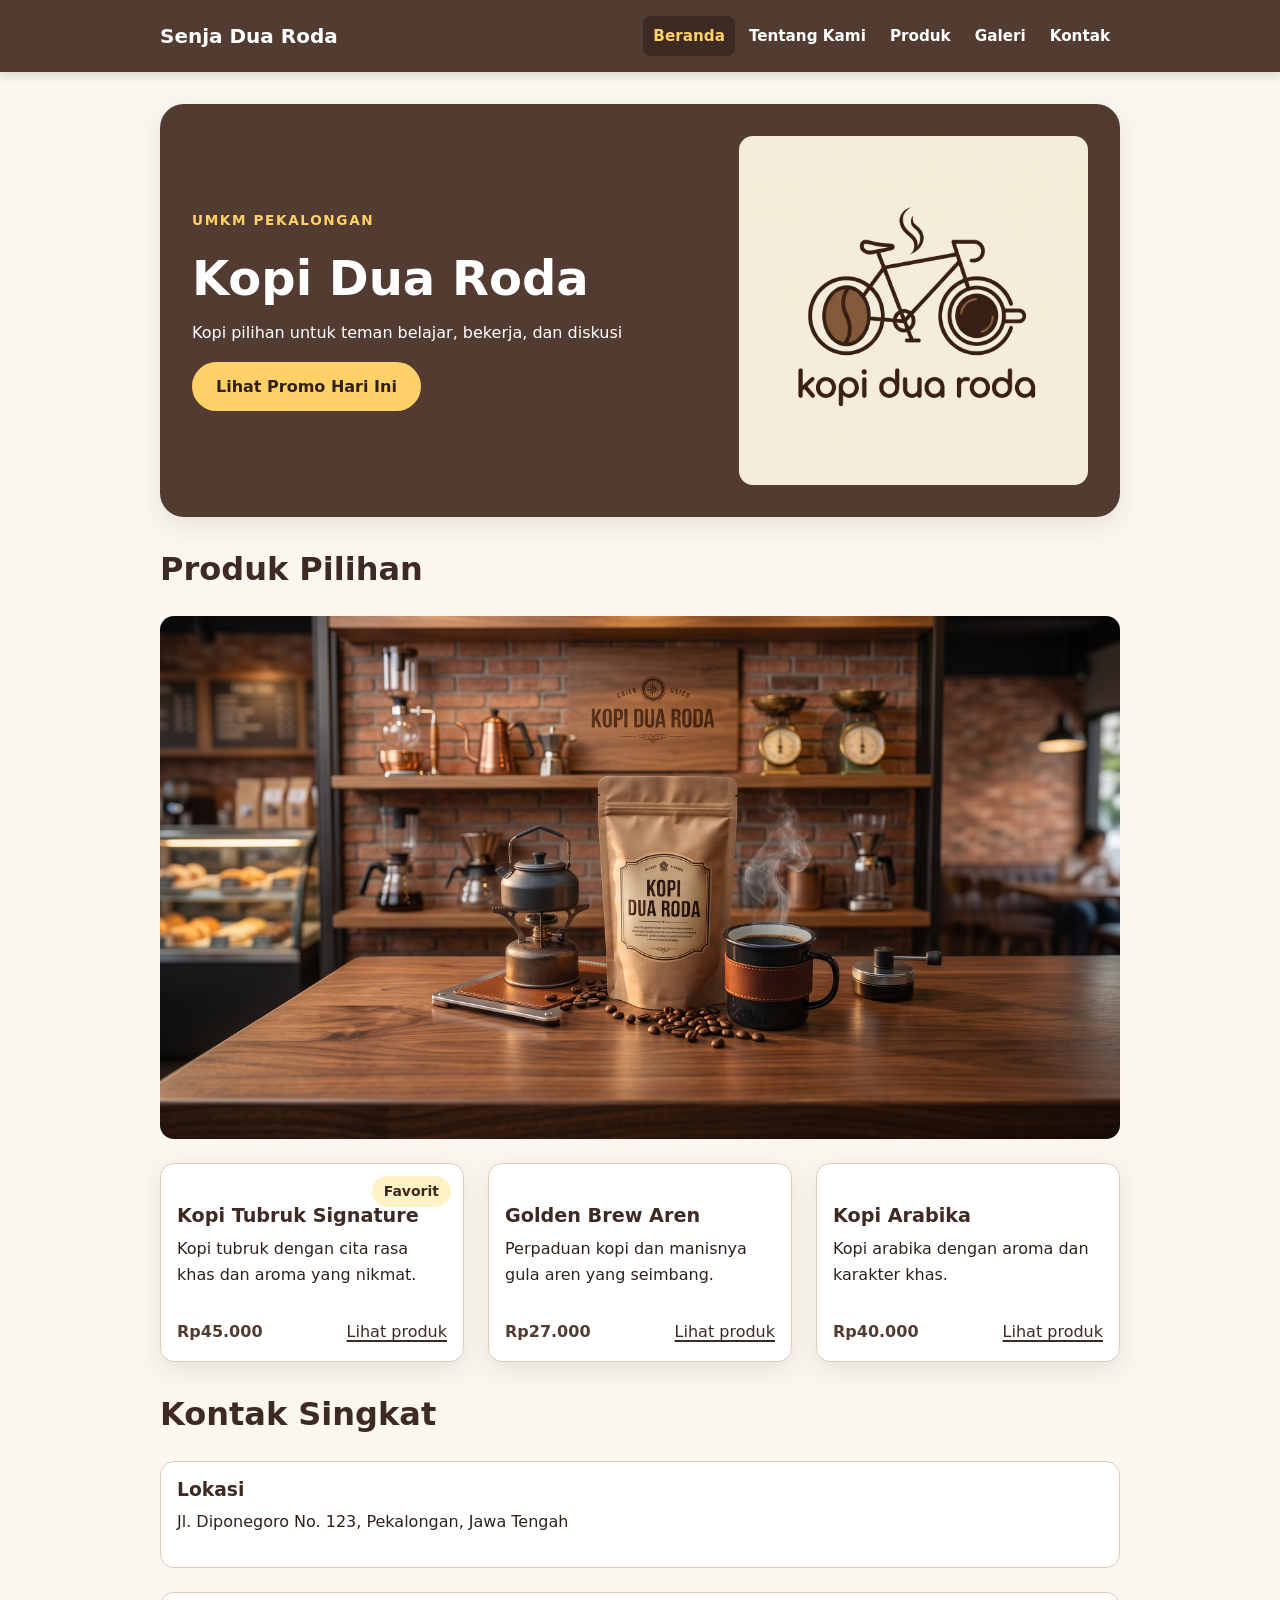
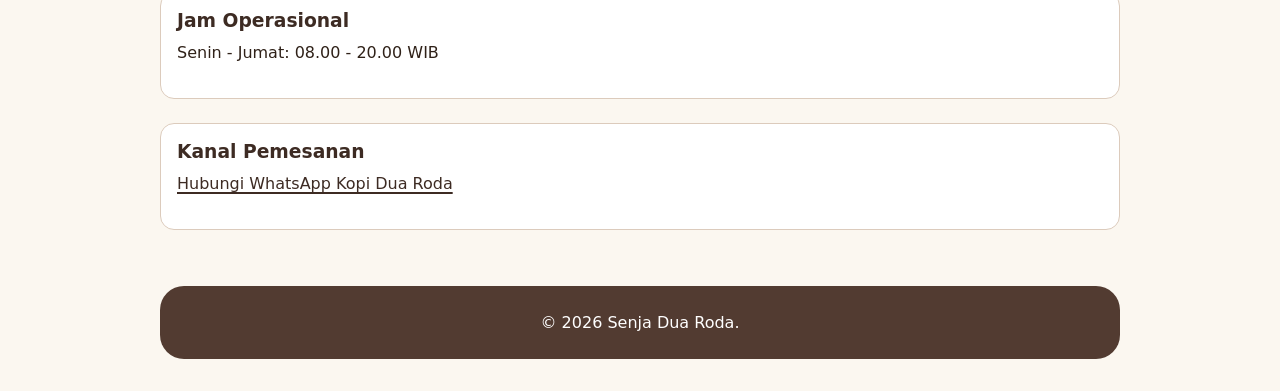
==== commit b90911cb: "feat(navbar): tambah hamburger menu dan indikator menu aktif sesuai feedback dosen" ====
--- a/index.html
+++ b/index.html
@@ -9,19 +9,24 @@
     <body>
       
         <!-- <a class="skip-link" href="#konten">Lewati ke konten utama</a> -->
+        <header class="site-header">
+            <nav class="nav" aria-label="Navigasi utama">
+                <a class="brand" href="index.html">Senja Dua Roda</a>
 
-      <header class="site-header"> 
-        <nav class="nav" aria-label="Navigasi utama"> 
-            <a class="brand" href="index.html">Senja Dua Roda</a> 
-            <ul> 
-                <li><a aria-current="page" href="index.html">Beranda</a></li> 
-                <li><a href="tentang.html">Tentang Kami</a></li> 
-                <li><a href="produk.html">Produk</a></li> 
-                <li><a href="galeri.html">Galeri</a></li> 
-                <li><a href="kontak.html">Kontak</a></li>
-            </ul>
-        </nav> 
-    </header>
+                <div class="nav-menu">
+                    <input type="checkbox" id="menu-toggle" class="menu-checkbox" aria-label="Buka menu navigasi">
+                    <label for="menu-toggle" class="menu-button">☰ Menu</label>
+                    <ul>
+                        <li><a href="index.html" aria-current="page">Beranda</a></li>
+                        <li><a href="tentang.html">Tentang Kami</a></li>
+                        <li><a href="produk.html">Produk</a></li>
+                        <li><a href="galeri.html">Galeri</a></li>
+                        <li><a href="kontak.html">Kontak</a></li>
+                    </ul>
+                </div>
+            </nav>
+        </header>
+
   
     <main id="konten" class="page">
         <section class="hero" aria-labelledby="hero-title">
--- a/css/style.css
+++ b/css/style.css
@@ -1,4 +1,3 @@
-
 :root {
     --color-primary: #523b31;
     --color-primary-strong: #3d2b23;
@@ -564,18 +563,97 @@
     margin: 0;
 }
 
-/* P07 - RESPONSIVE MOBILE-FIRST */
-
-/* Tablet kecil */
+/* ========================================= */
+/* P07 - RESPONSIVE MOBILE-FIRST             */
+/* ========================================= */
+
+/* NAVIGASI DASAR */
+.nav {
+    display: flex;
+    flex-direction: row;
+    align-items: center;
+    justify-content: space-between;
+    flex-wrap: wrap;
+    gap: var(--space-3);
+}
+
+.brand {
+    flex-shrink: 0;
+    margin-bottom: 0;
+}
+
+.nav-menu {
+    position: relative;
+    flex: 0 0 auto;
+    min-width: 0;
+    margin-left: auto;
+}
+
+/* Sembunyikan checkbox fisik asli */
+.menu-checkbox {
+    display: none;
+}
+
+/* TOMBOL HAMBURGER UNTUK HP */
+.menu-button {
+    display: inline-block;
+    padding: var(--space-1) var(--space-2);
+    color: var(--color-surface);
+    background: var(--color-primary-strong);
+    border-radius: var(--radius-sm);
+    font-weight: 700;
+    cursor: pointer;
+    user-select: none;
+}
+
+/* MENU HP TERTUTUP (Bawaan) */
+.nav-menu ul {
+    display: none;
+}
+
+/* MENU HP TERBUKA (Saat tombol diklik / checkbox aktif) */
+.menu-checkbox:checked ~ ul {
+    position: absolute;
+    top: calc(100% + 8px);
+    right: 0;
+    z-index: 9999;
+    display: flex;
+    flex-direction: column;
+    align-items: stretch;
+    gap: 4px;
+    width: min(240px, calc(100vw - 32px));
+    margin: 0;
+    padding: var(--space-2);
+    background: var(--color-primary);
+    border: 1px solid var(--color-border);
+    border-radius: var(--radius-md);
+    box-shadow: var(--shadow-card);
+    list-style: none;
+}
+
+/* TAUTAN MENU */
+.nav-menu ul li {
+    margin: 0;
+}
+
+.nav-menu ul li a {
+    display: block;
+    padding: var(--space-2);
+    color: var(--color-surface);
+    font-size: 0.95rem;
+    font-weight: 600;
+    text-decoration: none;
+    border-radius: var(--radius-sm);
+}
+
+.nav-menu ul li a:hover,
+.nav-menu ul li a[aria-current="page"] {
+    color: var(--color-accent);
+    background: var(--color-primary-strong);
+}
+
+/* TABLET KECIL */
 @media (min-width: 42rem) {
-    .nav {
-        align-items: flex-start;
-    }
-
-    .nav ul {
-        flex-direction: row;
-    }
-
     .gallery-grid {
         grid-template-columns: repeat(2, minmax(0, 1fr));
     }
@@ -585,8 +663,52 @@
     }
 }
 
-/* Tablet */
+/* LAPTOP DAN DESKTOP */
 @media (min-width: 48rem) {
+    .nav {
+        flex-wrap: nowrap;
+    }
+
+    .brand {
+        flex-shrink: 0;
+    }
+
+    .nav-menu {
+        position: static;
+        flex: 1 1 auto;
+        min-width: 0;
+        margin-left: auto;
+    }
+
+    /* SEMBUNYIKAN HAMBURGER DI LAPTOP */
+    .menu-button {
+        display: none !important;
+    }
+
+    /* TAMPILKAN NAVIGASI MENDATAR (Abaikan status checkbox) */
+    .nav-menu ul,
+    .menu-checkbox:checked ~ ul {
+        position: static !important;
+        display: flex !important;
+        flex-direction: row;
+        flex-wrap: wrap;
+        align-items: center;
+        justify-content: flex-end;
+        gap: 4px;
+        width: auto;
+        margin: 0;
+        padding: 0;
+        background: transparent;
+        border: none;
+        border-radius: 0;
+        box-shadow: none;
+    }
+
+    .nav-menu ul li a {
+        padding: 8px 10px;
+        white-space: nowrap;
+    }
+
     .hero {
         grid-template-columns: minmax(0, 1.2fr) minmax(0, 0.8fr);
     }
@@ -601,12 +723,15 @@
     }
 }
 
-/* Layar lebar */
+/* DESKTOP LEBAR */
 @media (min-width: 60rem) {
     .nav {
-        flex-direction: row;
-        align-items: center;
-        justify-content: space-between;
+        flex-wrap: nowrap;
+    }
+
+    .nav-menu ul,
+    .menu-checkbox:checked ~ ul {
+        flex-wrap: nowrap;
     }
 
     .product-grid {
@@ -614,9 +739,9 @@
     }
 }
 
-/* Mengurangi animasi jika diminta pengguna */
+/* AKSESIBILITAS: KURANGI ANIMASI */
 @media (prefers-reduced-motion: reduce) {
     html {
         scroll-behavior: auto;
     }
-}
+}
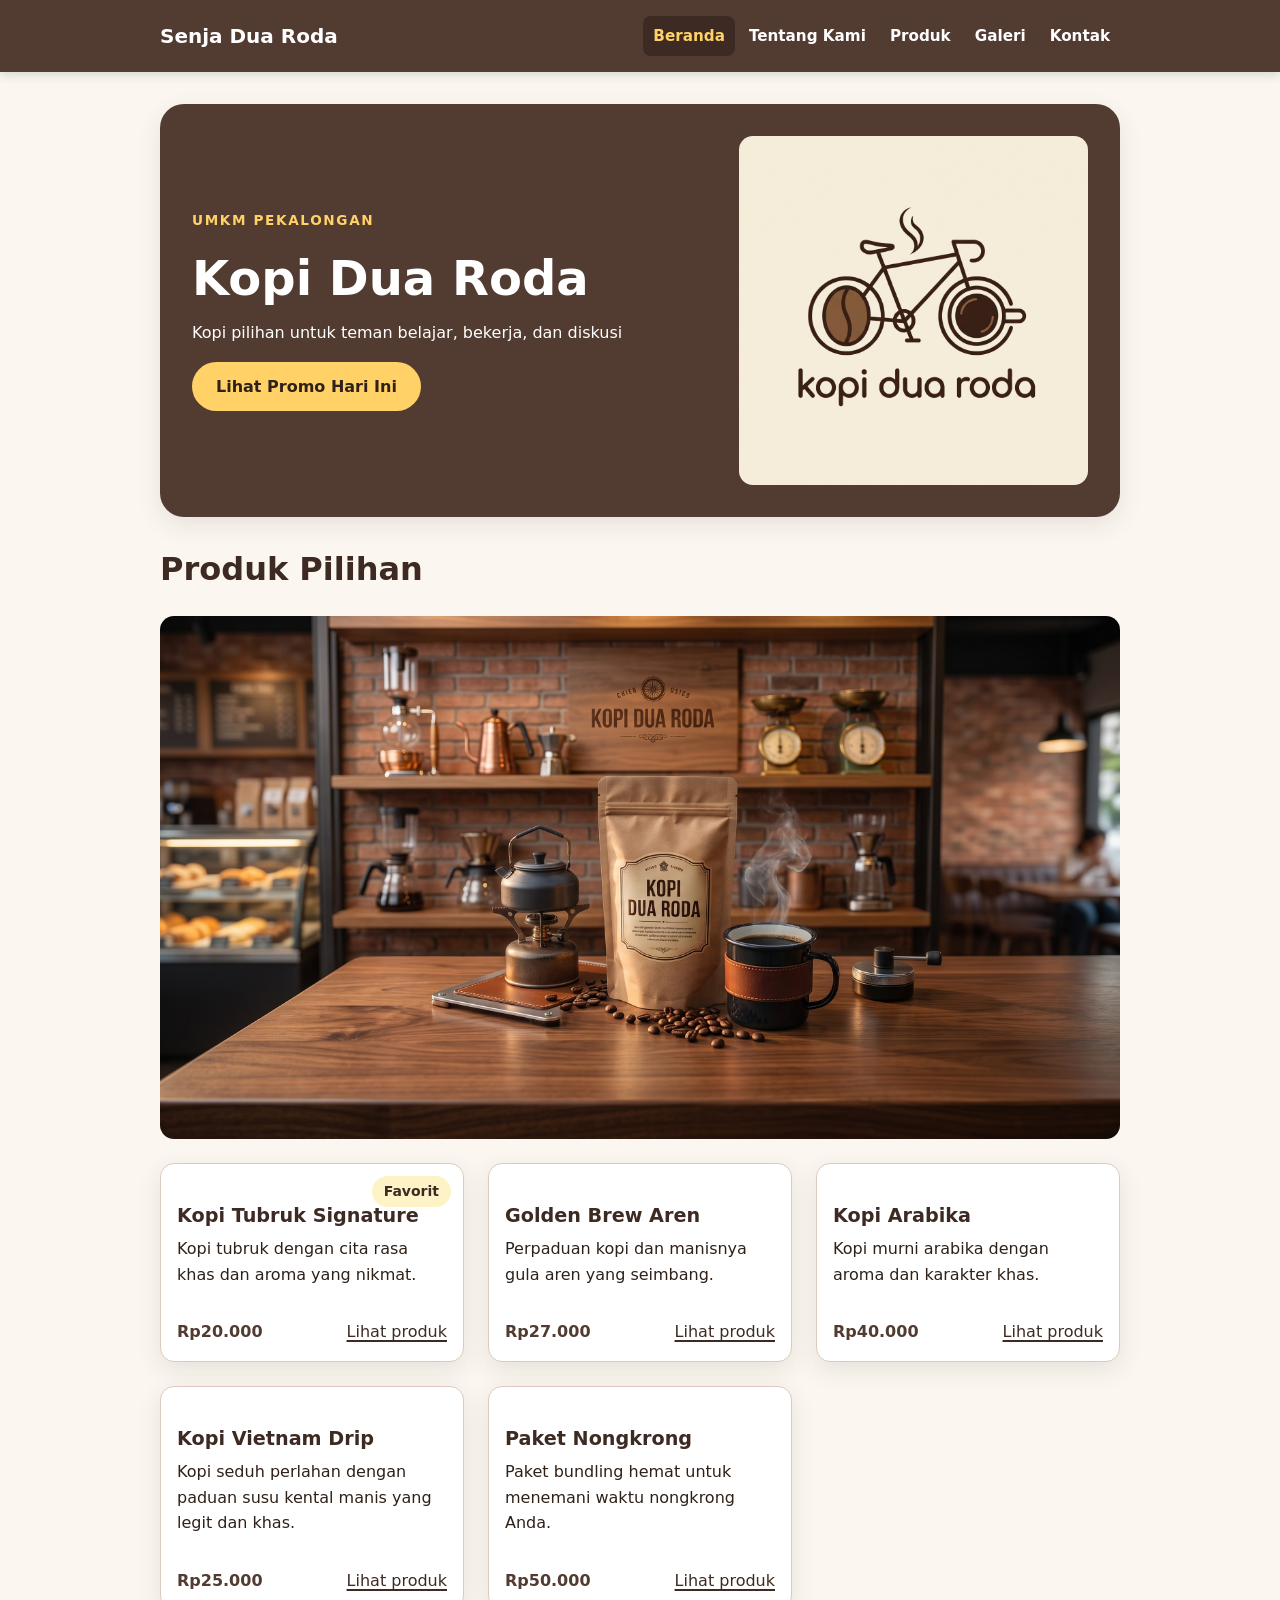
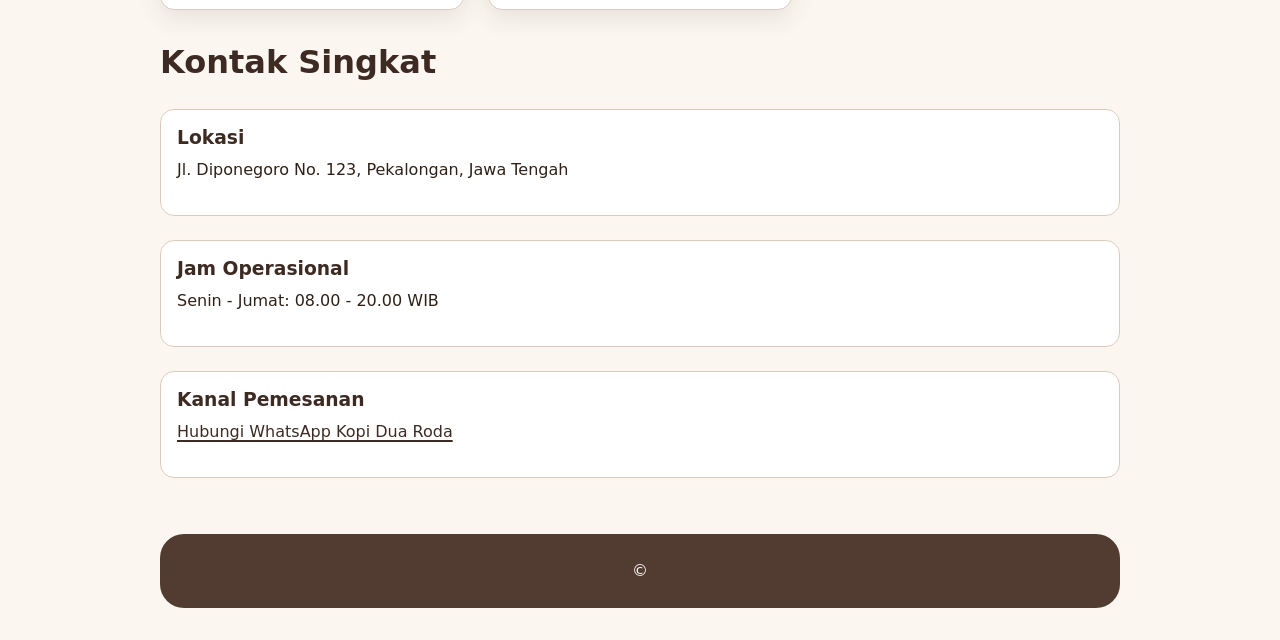
==== commit 6db21def: "JavaScript Fundamental dan Data" ====
--- a/index.html
+++ b/index.html
@@ -5,6 +5,7 @@
         <meta name="viewport" content="width=device-width, initial-scale=1.0">
         <title>Kopi Dua Roda - Website UMKM</title>
         <link rel="stylesheet" href="css/style.css" />
+        <script src="js/app.js" defer></script>
     </head>
     <body>
       
@@ -55,7 +56,7 @@
                     <h3>Kopi Tubruk Signature</h3>
                     <p>Kopi tubruk dengan cita rasa khas dan aroma yang nikmat.</p>
                     <div class="card-actions">
-                        <p class="harga">Rp45.000</p>
+                        <p class="harga">Rp20.000</p>
                         <a href="produk.html">Lihat produk</a>
                     </div>
                 </article>
@@ -71,9 +72,27 @@
 
                 <article class="product-card">
                     <h3>Kopi Arabika</h3>
-                    <p>Kopi arabika dengan aroma dan karakter khas.</p>
+                    <p>Kopi murni arabika dengan aroma dan karakter khas.</p>
                     <div class="card-actions">
                         <p class="harga">Rp40.000</p>
+                        <a href="produk.html">Lihat produk</a>
+                    </div>
+                </article>
+
+                <article class="product-card">
+                    <h3>Kopi Vietnam Drip</h3>
+                    <p>Kopi seduh perlahan dengan paduan susu kental manis yang legit dan khas.</p>
+                    <div class="card-actions">
+                        <p class="harga">Rp25.000</p>
+                        <a href="produk.html">Lihat produk</a>
+                    </div>
+                </article>
+
+                <article class="product-card">
+                    <h3>Paket Nongkrong</h3>
+                    <p>Paket bundling hemat untuk menemani waktu nongkrong Anda.</p>
+                    <div class="card-actions">
+                        <p class="harga">Rp50.000</p>
                         <a href="produk.html">Lihat produk</a>
                     </div>
                 </article>
@@ -99,9 +118,4 @@
     </main>
 
     <footer class="site-footer">
-        <p>&copy; 2026 Senja Dua Roda.</p>
-    </footer>
-    
-    <script src="js/script.js"></script>
-</body>
-</html>+        <p>&copy
--- a/css/style.css
+++ b/css/style.css
@@ -744,4 +744,40 @@
     html {
         scroll-behavior: auto;
     }
+}
+
+/* Styling Output JavaScript P09 */
+.js-product-grid {
+  display: grid;
+  grid-template-columns: repeat(auto-fit, minmax(14rem, 1fr));
+  gap: 1rem;
+  margin-top: 1rem;
+}
+
+.js-product-card {
+  padding: 1rem;
+  border: 1px solid #e2e8f0;
+  border-radius: 0.5rem;
+  background: #ffffff;
+}
+
+.stock-badge {
+  display: inline-flex;
+  margin-top: 0.5rem;
+  padding: 0.25rem 0.6rem;
+  border-radius: 999px;
+  font-size: 0.85rem;
+  font-weight: 700;
+  background: #dcfce7;
+  color: #166534;
+}
+
+.stock-badge.warning {
+  background: #fef3c7;
+  color: #92400e;
+}
+
+.stock-badge.empty {
+  background: #fee2e2;
+  color: #991b1b;
 }
